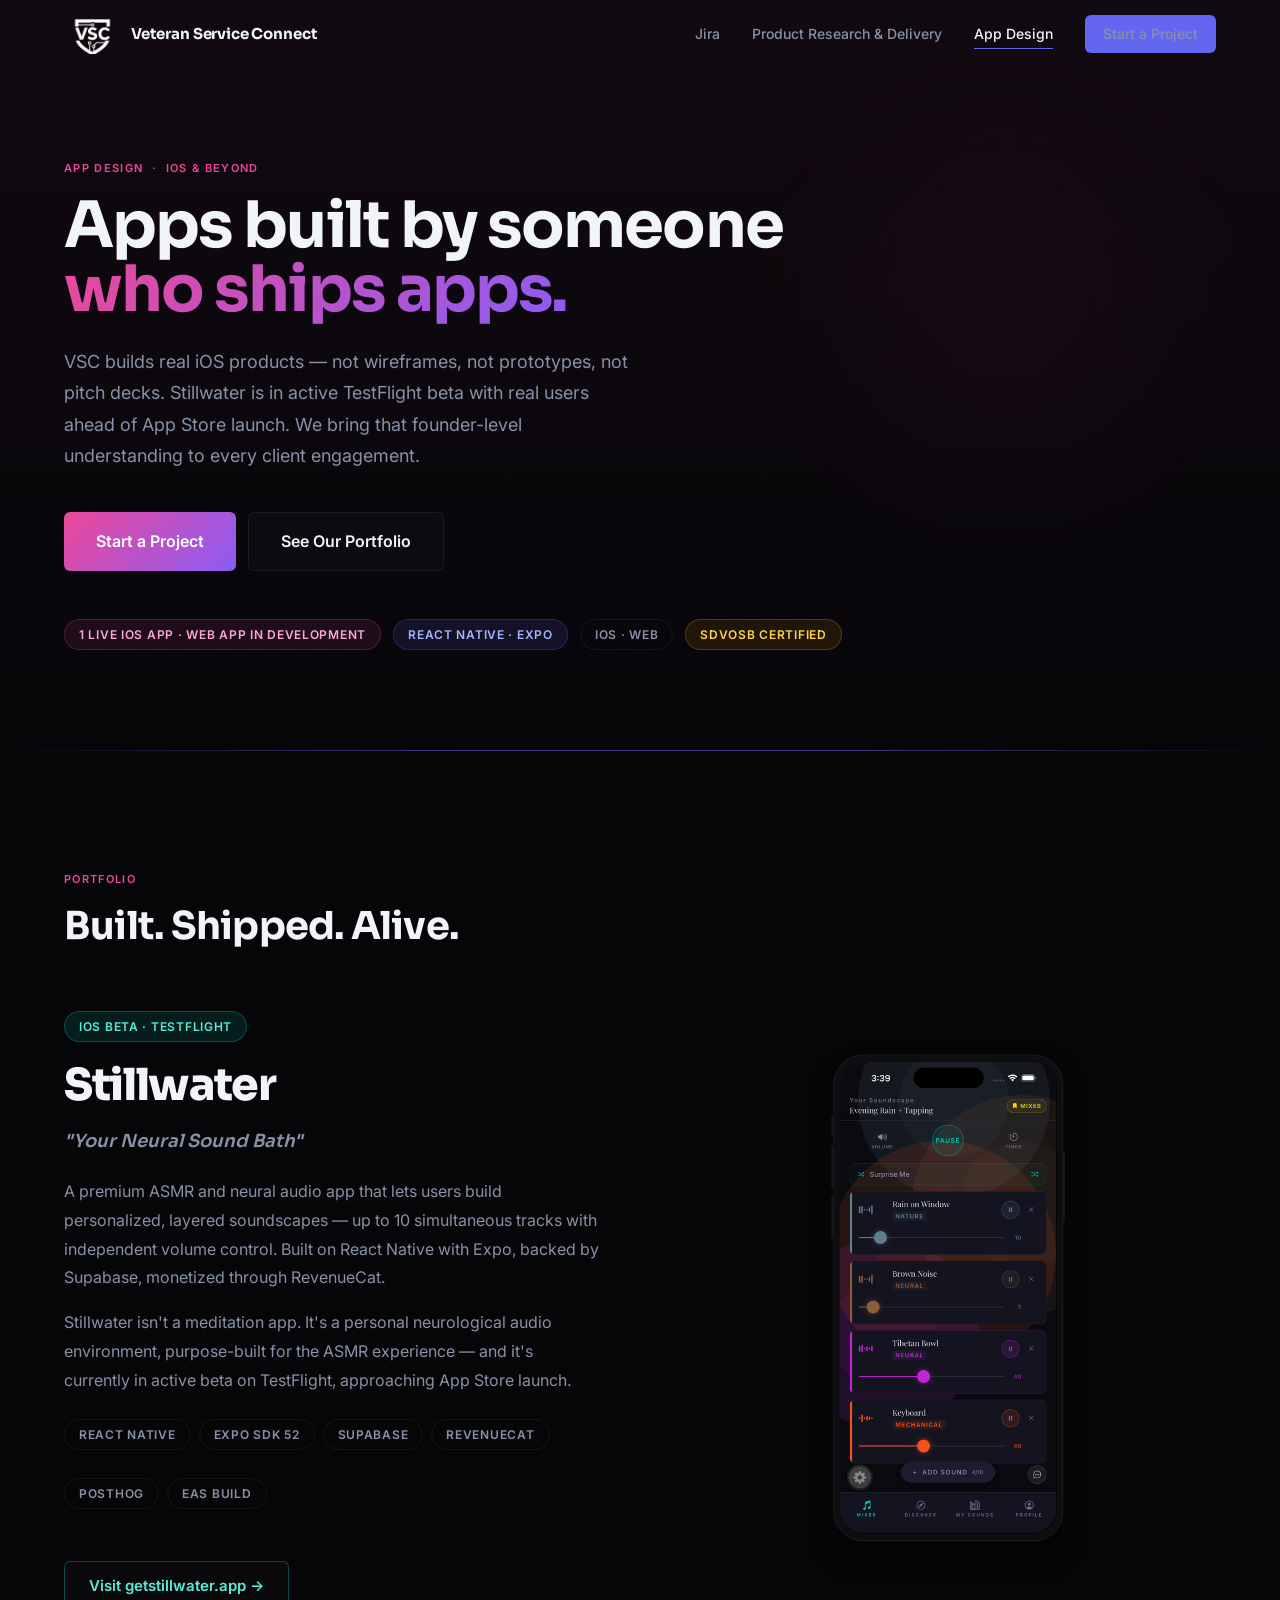
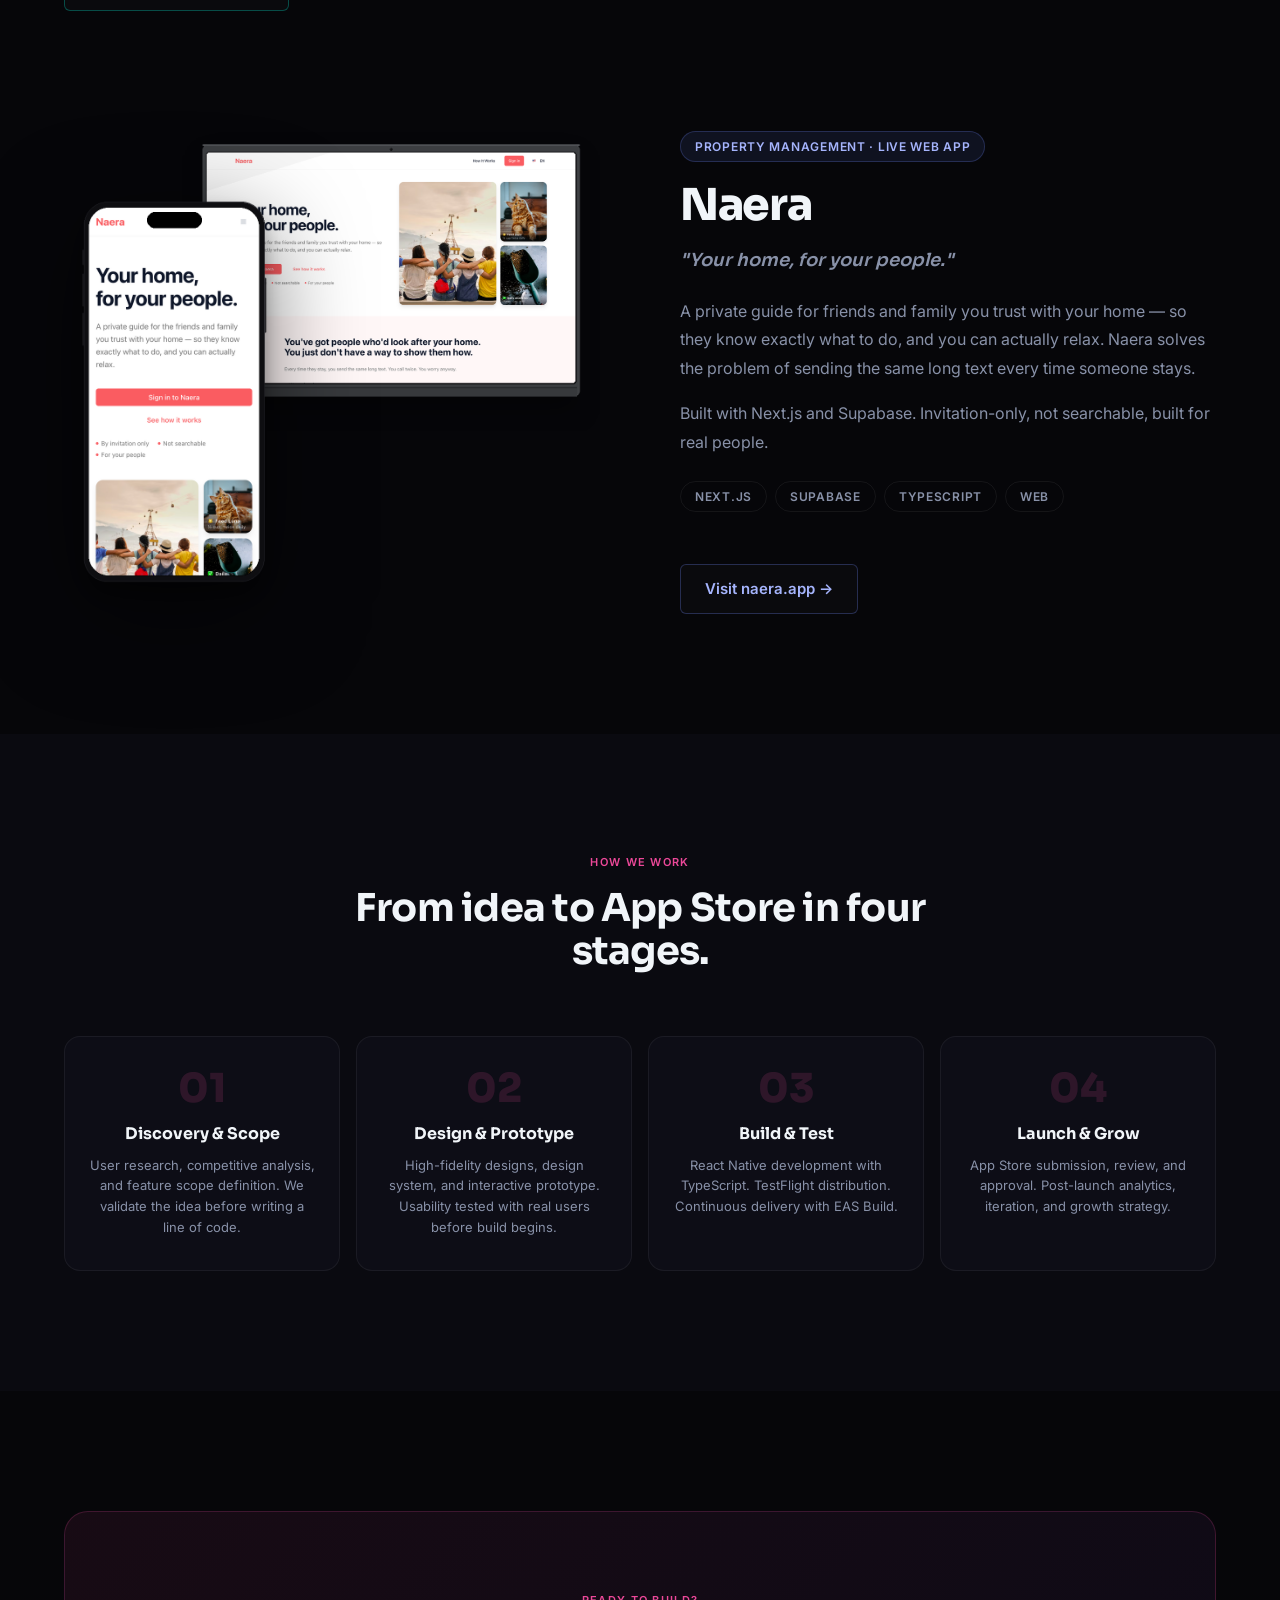
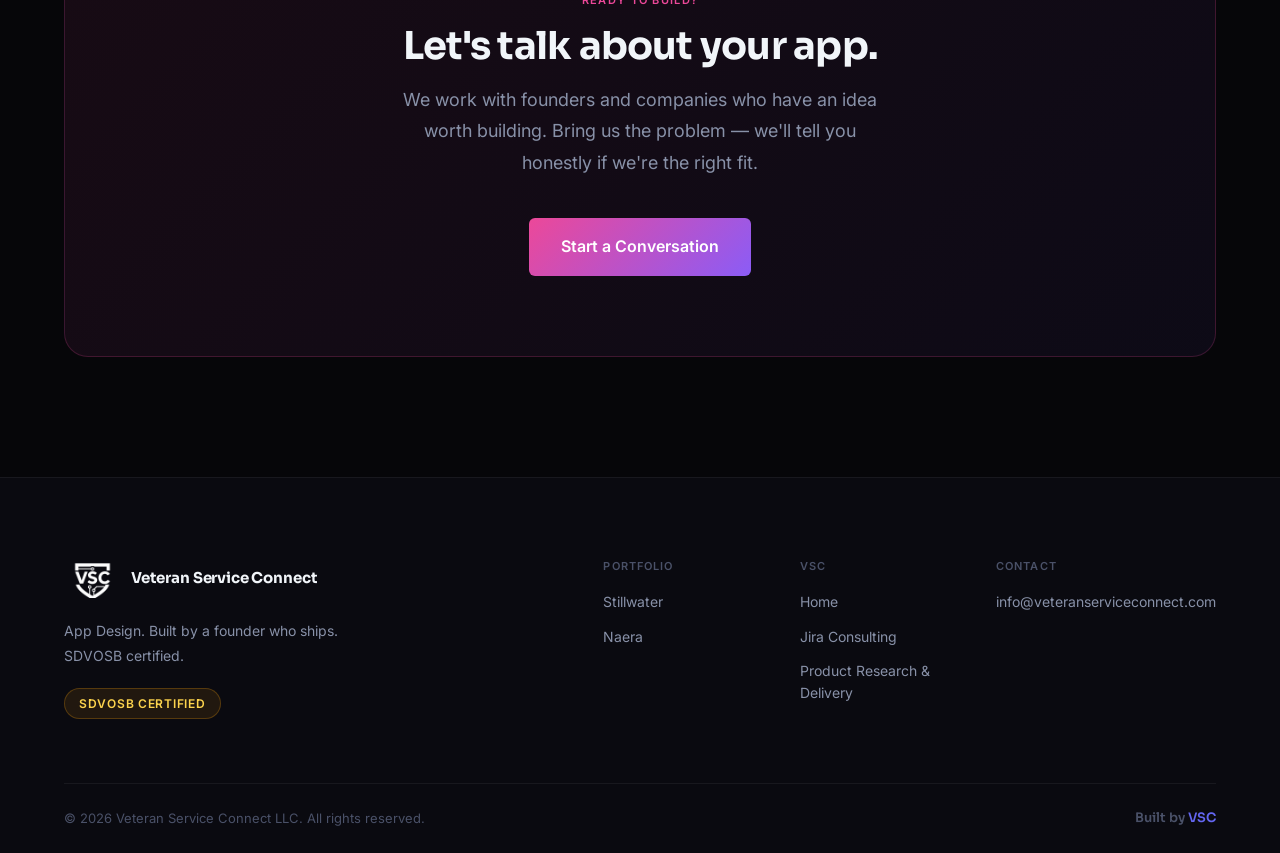
==== apps.html @ e905a801 "feat(nav): restructure service architecture — 3-track nav + Capacity Dashboard waitlist Nav: Jira | " ====
<!DOCTYPE html>
<html lang="en" data-page="apps">
<head>
  <meta charset="UTF-8" />
  <meta name="viewport" content="width=device-width, initial-scale=1.0" />
  <meta name="description" content="VSC App Design — Stillwater ASMR, Naera property management. From concept to App Store, built by a founder who's done it." />
  <title>App Design — Veteran Service Connect</title>
  <link rel="icon" type="image/svg+xml" href="/assets/favicon.svg" />
  <link rel="preconnect" href="https://fonts.googleapis.com" />
  <link rel="preconnect" href="https://fonts.gstatic.com" crossorigin />
  <link href="https://fonts.googleapis.com/css2?family=Inter:wght@400;500;600;700&family=Sora:wght@400;600;700;800&display=swap" rel="stylesheet" />
  <link rel="stylesheet" href="/css/styles.css" />
  <style>
    .page-hero { background: linear-gradient(180deg, rgba(236,72,153,0.05) 0%, transparent 100%); }

    /* App showcase */
    .app-showcase {
      display: grid;
      grid-template-columns: 1fr 1fr;
      gap: 80px;
      align-items: center;
    }
    .app-showcase.reverse { direction: rtl; }
    .app-showcase.reverse > * { direction: ltr; }

    .app-info .badge { margin-bottom: 20px; }
    .app-info h2 {
      font-family: var(--font-display);
      font-size: clamp(30px, 3.5vw, 44px);
      font-weight: 800;
      letter-spacing: -0.03em;
      margin-bottom: 16px;
      line-height: 1.05;
    }
    .app-info .tagline {
      font-family: var(--font-display);
      font-size: 18px;
      font-weight: 600;
      color: var(--text-2);
      font-style: italic;
      margin-bottom: 20px;
    }
    .app-info p { color: var(--text-2); line-height: 1.8; margin-bottom: 16px; }
    .app-info .app-meta {
      display: flex;
      flex-wrap: wrap;
      gap: 8px;
      margin-top: 24px;
    }

    /* Phone mockup — real PNG frames */
    .phone-mockup {
      display: flex;
      justify-content: center;
      align-items: center;
    }
    .phone-mockup img {
      width: 280px;
      height: auto;
      display: block;
    }

    /* Process */
    .process-cards {
      display: grid;
      grid-template-columns: repeat(4, 1fr);
      gap: 16px;
    }
    .process-card {
      background: var(--surface);
      border: 1px solid var(--border);
      border-radius: var(--r-lg);
      padding: 32px 24px;
      text-align: center;
      transition: border-color 0.2s, transform 0.2s;
    }
    .process-card:hover { border-color: rgba(236,72,153,0.3); transform: translateY(-2px); }
    .process-card-num {
      font-family: var(--font-display);
      font-size: 40px;
      font-weight: 800;
      color: rgba(236,72,153,0.15);
      margin-bottom: 12px;
      line-height: 1;
    }
    .process-card h3 { font-family: var(--font-display); font-size: 16px; font-weight: 700; margin-bottom: 8px; }
    .process-card p { font-size: 13px; color: var(--text-2); line-height: 1.6; }

    /* Naera device stack — iPhone in front, MacBook behind */
    .naera-device-stack {
      position: relative;
      min-height: 480px;
    }
    .naera-macbook-img {
      position: absolute;
      right: 0;
      top: 0;
      width: 78%;
      height: auto;
      display: block;
    }
    .naera-phone-img {
      position: absolute;
      left: 0;
      bottom: 0;
      z-index: 2;
      width: 220px;
      height: auto;
      display: block;
      filter: drop-shadow(0 24px 48px rgba(0,0,0,0.5));
    }

    @media (max-width: 900px) {
      .app-showcase { grid-template-columns: 1fr; gap: 48px; }
      .app-showcase.reverse { direction: ltr; }
      .phone-mockup { order: -1; }
      .naera-device-stack { min-height: 320px; }
      .naera-macbook-img { width: 80%; }
      .naera-phone-img { width: 150px; }
      .phone-mockup img { width: 220px; }
      .process-cards { grid-template-columns: 1fr 1fr; }
    }
    @media (max-width: 500px) {
      .process-cards { grid-template-columns: 1fr; }
    }
  </style>
</head>
<body>

  <header class="nav" id="nav">
    <div class="container nav-inner">
      <a href="/" class="nav-logo">
        <img src="/assets/vsc-mark.png" alt="VSC" style="height:40px;width:auto;" /><span class="nav-logo-text">Veteran Service Connect</span>
        
      </a>
      <button class="nav-toggle" id="nav-toggle" aria-label="Toggle navigation">
        <span></span><span></span><span></span>
      </button>
      <nav class="nav-links" id="nav-links">
        <a href="/jira">Jira</a>
        <a href="/delivery">Product Research &amp; Delivery</a>
        <a href="/apps" class="active">App Design</a>
        
        <a href="#contact" class="btn btn-primary btn-sm">Start a Project</a>
      </nav>
    </div>
  </header>

  <main>

    <section class="page-hero">
      <div class="orb orb-3" style="opacity:0.6;bottom:auto;top:20%;left:auto;right:10%"></div>
      <div class="hero-dots" style="opacity:0.4"></div>
      <div class="container">
        <p class="eyebrow reveal" style="color:#EC4899">App Design &nbsp;·&nbsp; iOS &amp; Beyond</p>
        <h1 class="display-l reveal reveal-delay-1" style="max-width:800px;margin-top:16px;margin-bottom:24px;">
          Apps built by someone<br />
          <span style="background:linear-gradient(135deg,#EC4899,#8B5CF6);-webkit-background-clip:text;-webkit-text-fill-color:transparent;background-clip:text;">who ships apps.</span>
        </h1>
        <p class="body-l reveal reveal-delay-2" style="color:var(--text-2);max-width:580px;margin-bottom:40px;">
          VSC builds real iOS products — not wireframes, not prototypes, not pitch decks. Stillwater is in active TestFlight beta with real users ahead of App Store launch. We bring that founder-level understanding to every client engagement.
        </p>
        <div style="display:flex;gap:12px;flex-wrap:wrap;" class="reveal reveal-delay-3">
          <a href="#contact" class="btn btn-gradient btn-lg" style="background:linear-gradient(135deg,#EC4899,#8B5CF6)">Start a Project</a>
          <a href="#portfolio" class="btn btn-ghost btn-lg">See Our Portfolio</a>
        </div>
        <div style="margin-top:48px;display:flex;gap:12px;flex-wrap:wrap;" class="reveal reveal-delay-4">
          <span class="badge" style="background:rgba(236,72,153,0.1);border:1px solid rgba(236,72,153,0.25);color:#F9A8D4;">1 Live iOS App · Web App in Development</span>
          <span class="badge badge-indigo">React Native · Expo</span>
          <span class="badge badge-outline">iOS · Web</span>
          <span class="badge badge-gold">SDVOSB Certified</span>
        </div>
      </div>
    </section>

    <div class="glow-line"></div>

    <!-- PORTFOLIO -->
    <section class="section" id="portfolio">
      <div class="container">
        <div class="section-header reveal">
          <p class="eyebrow" style="color:#EC4899">Portfolio</p>
          <h2 class="headline">Built. Shipped. Alive.</h2>
        </div>

        <!-- STILLWATER -->
        <div class="app-showcase" style="margin-bottom:120px;">
          <div class="app-info reveal">
            <span class="badge" style="background:rgba(0,229,204,0.1);border:1px solid rgba(0,229,204,0.25);color:#5EEAD4;margin-bottom:20px;display:inline-flex;">iOS Beta · TestFlight</span>
            <h2>Stillwater</h2>
            <p class="tagline">"Your Neural Sound Bath"</p>
            <p>A premium ASMR and neural audio app that lets users build personalized, layered soundscapes — up to 10 simultaneous tracks with independent volume control. Built on React Native with Expo, backed by Supabase, monetized through RevenueCat.</p>
            <p>Stillwater isn't a meditation app. It's a personal neurological audio environment, purpose-built for the ASMR experience — and it's currently in active beta on TestFlight, approaching App Store launch.</p>
            <div class="app-meta">
              <span class="badge badge-outline">React Native</span>
              <span class="badge badge-outline">Expo SDK 52</span>
              <span class="badge badge-outline">Supabase</span>
              <span class="badge badge-outline">RevenueCat</span>
              <span class="badge badge-outline">PostHog</span>
              <span class="badge badge-outline">EAS Build</span>
            </div>
            <div style="margin-top:32px;">
              <a href="https://getstillwater.app" target="_blank" rel="noopener" class="btn btn-ghost" style="border-color:rgba(0,229,204,0.3);color:#5EEAD4;">Visit getstillwater.app →</a>
            </div>
          </div>
          <div class="phone-mockup reveal reveal-delay-2">
            <img src="/assets/stillwater-iphone.png" alt="Stillwater mixer on iPhone 15 Pro" />
          </div>
        </div>

        <!-- NAERA -->
        <div class="app-showcase reverse">
          <div class="app-info reveal">
            <span class="badge" style="background:rgba(102,126,234,0.1);border:1px solid rgba(102,126,234,0.25);color:#A5B4FC;margin-bottom:20px;display:inline-flex;">Property Management · Live Web App</span>
            <h2>Naera</h2>
            <p class="tagline">"Your home, for your people."</p>
            <p>A private guide for friends and family you trust with your home — so they know exactly what to do, and you can actually relax. Naera solves the problem of sending the same long text every time someone stays.</p>
            <p>Built with Next.js and Supabase. Invitation-only, not searchable, built for real people.</p>
            <div class="app-meta">
              <span class="badge badge-outline">Next.js</span>
              <span class="badge badge-outline">Supabase</span>
              <span class="badge badge-outline">TypeScript</span>
              <span class="badge badge-outline">Web</span>
            </div>
            <div style="margin-top:32px;">
              <a href="https://naera.app" target="_blank" rel="noopener" class="btn btn-ghost" style="border-color:rgba(102,126,234,0.3);color:#A5B4FC;">Visit naera.app →</a>
            </div>
          </div>
          <div class="naera-device-stack reveal reveal-delay-2">
            <!-- MacBook display (behind, top-right) -->
            <a href="https://naera.app" target="_blank" rel="noopener">
              <img src="/assets/naera-macbook.png" alt="Naera on MacBook" class="naera-macbook-img" />
            </a>
            <!-- iPhone (in front, bottom-left) -->
            <img src="/assets/naera-iphone.png" alt="Naera on iPhone 15 Pro" class="naera-phone-img" />
          </div>
        </div>
      </div>
    </section>

    <!-- PROCESS -->
    <section class="section section-dark">
      <div class="container">
        <div class="section-header centered reveal">
          <p class="eyebrow" style="color:#EC4899">How We Work</p>
          <h2 class="headline">From idea to App Store in four stages.</h2>
        </div>
        <div class="process-cards reveal reveal-delay-1">
          <div class="process-card">
            <div class="process-card-num">01</div>
            <h3>Discovery &amp; Scope</h3>
            <p>User research, competitive analysis, and feature scope definition. We validate the idea before writing a line of code.</p>
          </div>
          <div class="process-card">
            <div class="process-card-num">02</div>
            <h3>Design &amp; Prototype</h3>
            <p>High-fidelity designs, design system, and interactive prototype. Usability tested with real users before build begins.</p>
          </div>
          <div class="process-card">
            <div class="process-card-num">03</div>
            <h3>Build &amp; Test</h3>
            <p>React Native development with TypeScript. TestFlight distribution. Continuous delivery with EAS Build.</p>
          </div>
          <div class="process-card">
            <div class="process-card-num">04</div>
            <h3>Launch &amp; Grow</h3>
            <p>App Store submission, review, and approval. Post-launch analytics, iteration, and growth strategy.</p>
          </div>
        </div>
      </div>
    </section>

    <!-- CTA -->
    <section class="section" id="contact">
      <div class="container">
        <div style="background:linear-gradient(135deg,rgba(236,72,153,0.08),rgba(139,92,246,0.06));border:1px solid rgba(236,72,153,0.2);border-radius:var(--r-xl);padding:80px;text-align:center;" class="reveal">
          <p class="eyebrow" style="color:#EC4899;margin-bottom:16px;">Ready to Build?</p>
          <h2 class="headline" style="margin-bottom:16px;">Let's talk about your app.</h2>
          <p class="body-l" style="color:var(--text-2);max-width:480px;margin:0 auto 40px;">We work with founders and companies who have an idea worth building. Bring us the problem — we'll tell you honestly if we're the right fit.</p>
          <a href="mailto:info@veteranserviceconnect.com?subject=Mobile App Project" class="btn btn-gradient btn-lg" style="background:linear-gradient(135deg,#EC4899,#8B5CF6)">Start a Conversation</a>
        </div>
      </div>
    </section>

  </main>

  <footer class="footer">
    <div class="container">
      <div class="footer-inner">
        <div class="footer-brand">
          <a href="/" class="nav-logo"><img src="/assets/vsc-mark.png" alt="VSC" style="height:40px;width:auto;" /><span class="nav-logo-text">Veteran Service Connect</span></a>
          <p>App Design. Built by a founder who ships. SDVOSB certified.</p>
          <span class="badge badge-gold">SDVOSB Certified</span>
        </div>
        <div class="footer-links-grid">
          <div class="footer-col">
            <h4>Portfolio</h4>
            <a href="#portfolio">Stillwater</a>
            <a href="#portfolio">Naera</a>
          </div>
          <div class="footer-col">
            <h4>VSC</h4>
            <a href="/">Home</a>
            <a href="/jira">Jira Consulting</a>
            <a href="/delivery">Product Research &amp; Delivery</a>
            
          </div>
          <div class="footer-col">
            <h4>Contact</h4>
            <a href="mailto:info@veteranserviceconnect.com">info@veteranserviceconnect.com</a>
          </div>
        </div>
      </div>
      <div class="footer-bottom">
        <p>© 2026 Veteran Service Connect LLC. All rights reserved.</p>
        <div class="footer-built">Built by <span>VSC</span></div>
      </div>
    </div>
  </footer>

  <script src="/js/main.js"></script>
</body>
</html>
---- css/styles.css ----
/* ================================================================
   Veteran Service Connect — Design System 2026
   Principal: Ive / Chesky / Schultz / Vogels / Karpathy
   ================================================================ */

@import url('https://fonts.googleapis.com/css2?family=Inter:wght@300;400;500;600;700&family=Sora:wght@400;600;700;800&display=swap');

/* ----------------------------------------------------------------
   DESIGN TOKENS
   ---------------------------------------------------------------- */
:root {
  --bg:         #060609;
  --bg-2:       #0A0A10;
  --surface:    #0D0D16;
  --surface-2:  #13131F;
  --surface-3:  #18182A;

  --border:       rgba(255,255,255,0.06);
  --border-hover: rgba(99,102,241,0.35);
  --border-glow:  rgba(99,102,241,0.6);

  --a1: #6366F1;  /* indigo */
  --a2: #8B5CF6;  /* violet */
  --a3: #EC4899;  /* pink */
  --gold: #F59E0B;
  --green: #10B981;

  --text:   #F1F5F9;
  --text-2: #8891A8;
  --text-3: #4A5168;

  --grad-brand: linear-gradient(135deg, var(--a1) 0%, var(--a2) 50%, var(--a3) 100%);
  --grad-subtle: linear-gradient(135deg, rgba(99,102,241,0.15), rgba(139,92,246,0.08));

  --font-display: 'Sora', system-ui, sans-serif;
  --font-body:    'Inter', system-ui, sans-serif;

  --ease-spring: cubic-bezier(0.16, 1, 0.3, 1);
  --ease-out:    cubic-bezier(0.0, 0.0, 0.2, 1);

  --r-sm:  6px;
  --r-md:  12px;
  --r-lg:  16px;
  --r-xl:  24px;
  --r-full: 100px;

  --space: 8px;
}

/* ----------------------------------------------------------------
   RESET
   ---------------------------------------------------------------- */
*, *::before, *::after { box-sizing: border-box; margin: 0; padding: 0; }
html {
  scroll-behavior: smooth;
  -webkit-font-smoothing: antialiased;
  -moz-osx-font-smoothing: grayscale;
  text-rendering: optimizeLegibility;
}
body {
  font-family: var(--font-body);
  background: var(--bg);
  color: var(--text);
  font-size: 16px;
  line-height: 1.6;
  overflow-x: hidden;
}
img, svg { display: block; max-width: 100%; }
a { color: inherit; text-decoration: none; }
button { font-family: inherit; cursor: pointer; border: none; background: none; }
input, textarea, select { font-family: inherit; }
::selection { background: rgba(99,102,241,0.3); color: var(--text); }

/* ----------------------------------------------------------------
   LAYOUT
   ---------------------------------------------------------------- */
.container {
  width: 100%;
  max-width: 1200px;
  margin: 0 auto;
  padding: 0 calc(var(--space) * 3);
}
.container--wide { max-width: 1400px; }
.container--narrow { max-width: 800px; }

/* ----------------------------------------------------------------
   TYPOGRAPHY
   ---------------------------------------------------------------- */
.display-xl {
  font-family: var(--font-display);
  font-size: clamp(56px, 8vw, 96px);
  font-weight: 800;
  line-height: 0.95;
  letter-spacing: -0.04em;
}
.display-l {
  font-family: var(--font-display);
  font-size: clamp(40px, 5vw, 64px);
  font-weight: 700;
  line-height: 1.0;
  letter-spacing: -0.03em;
}
.headline {
  font-family: var(--font-display);
  font-size: clamp(28px, 3vw, 40px);
  font-weight: 700;
  line-height: 1.1;
  letter-spacing: -0.02em;
}
.headline-sm {
  font-family: var(--font-display);
  font-size: clamp(20px, 2.5vw, 28px);
  font-weight: 600;
  line-height: 1.2;
  letter-spacing: -0.015em;
}
.eyebrow {
  font-size: 11px;
  font-weight: 600;
  letter-spacing: 0.12em;
  text-transform: uppercase;
  color: var(--a1);
}
.body-l { font-size: 18px; line-height: 1.75; }
.body { font-size: 16px; line-height: 1.7; }
.body-sm { font-size: 14px; line-height: 1.65; }
.caption { font-size: 12px; line-height: 1.5; }

/* ----------------------------------------------------------------
   GRADIENT TEXT
   ---------------------------------------------------------------- */
.grad-text {
  background: var(--grad-brand);
  -webkit-background-clip: text;
  -webkit-text-fill-color: transparent;
  background-clip: text;
}
.grad-text-blue {
  background: linear-gradient(135deg, #6366F1, #A5B4FC);
  -webkit-background-clip: text;
  -webkit-text-fill-color: transparent;
  background-clip: text;
}

/* ----------------------------------------------------------------
   BUTTONS
   ---------------------------------------------------------------- */
.btn {
  display: inline-flex;
  align-items: center;
  justify-content: center;
  gap: calc(var(--space) * 1);
  font-weight: 600;
  border-radius: var(--r-sm);
  transition: all 0.2s var(--ease-out);
  white-space: nowrap;
  position: relative;
  overflow: hidden;
}
.btn::after {
  content: '';
  position: absolute;
  inset: 0;
  opacity: 0;
  transition: opacity 0.2s;
}
.btn:hover::after { opacity: 1; }

.btn-primary {
  padding: 12px 24px;
  font-size: 15px;
  background: var(--a1);
  color: #fff;
}
.btn-primary::after { background: rgba(255,255,255,0.1); }
.btn-primary:hover { transform: translateY(-1px); box-shadow: 0 8px 32px rgba(99,102,241,0.35); }

.btn-gradient {
  padding: 13px 28px;
  font-size: 15px;
  background: var(--grad-brand);
  color: #fff;
  border: none;
}
.btn-gradient:hover { transform: translateY(-2px); box-shadow: 0 12px 40px rgba(99,102,241,0.4); }

.btn-ghost {
  padding: 12px 24px;
  font-size: 15px;
  color: var(--text);
  border: 1px solid var(--border);
  background: rgba(255,255,255,0.02);
}
.btn-ghost:hover { border-color: var(--border-hover); background: rgba(99,102,241,0.08); }

.btn-sm { padding: 8px 18px; font-size: 14px; }
.btn-lg { padding: 16px 32px; font-size: 16px; }
.btn-full { width: 100%; }

/* Arrow icon in button */
.btn-arrow::after {
  content: '→';
  font-family: var(--font-body);
  margin-left: 4px;
  transition: transform 0.2s;
}
.btn-arrow:hover::after { transform: translateX(4px); }

/* ----------------------------------------------------------------
   BADGES
   ---------------------------------------------------------------- */
.badge {
  display: inline-flex;
  align-items: center;
  gap: 6px;
  font-size: 12px;
  font-weight: 600;
  letter-spacing: 0.06em;
  text-transform: uppercase;
  padding: 5px 14px;
  border-radius: var(--r-full);
}
.badge-indigo {
  background: rgba(99,102,241,0.12);
  border: 1px solid rgba(99,102,241,0.25);
  color: #A5B4FC;
}
.badge-gold {
  background: rgba(245,158,11,0.1);
  border: 1px solid rgba(245,158,11,0.25);
  color: #FCD34D;
}
.badge-green {
  background: rgba(16,185,129,0.1);
  border: 1px solid rgba(16,185,129,0.25);
  color: #6EE7B7;
}
.badge-outline {
  background: transparent;
  border: 1px solid var(--border);
  color: var(--text-2);
}

/* ----------------------------------------------------------------
   NAV
   ---------------------------------------------------------------- */
.nav {
  position: fixed;
  top: 0; left: 0; right: 0;
  z-index: 100;
  padding: 0;
  transition: background 0.3s, border-color 0.3s, backdrop-filter 0.3s;
}
.nav.scrolled {
  background: rgba(6,6,9,0.85);
  border-bottom: 1px solid var(--border);
  backdrop-filter: blur(20px);
  -webkit-backdrop-filter: blur(20px);
}
.nav-inner {
  display: flex;
  align-items: center;
  justify-content: space-between;
  height: 68px;
}
.nav-logo {
  display: flex;
  align-items: center;
  gap: 10px;
  text-decoration: none;
}
.nav-logo-mark {
  width: 32px;
  height: 32px;
  background: var(--grad-brand);
  border-radius: 8px;
  display: flex;
  align-items: center;
  justify-content: center;
  font-family: var(--font-display);
  font-weight: 800;
  font-size: 14px;
  color: #fff;
  letter-spacing: -0.02em;
}
.nav-logo-text {
  font-family: var(--font-display);
  font-weight: 700;
  font-size: 15px;
  color: var(--text);
  letter-spacing: -0.01em;
}
.nav-links {
  display: flex;
  align-items: center;
  gap: 32px;
}
.nav-links a {
  font-size: 14px;
  font-weight: 500;
  color: var(--text-2);
  transition: color 0.2s;
  position: relative;
}
.nav-links a:hover { color: var(--text); }
.nav-links a.active { color: var(--text); }
.nav-links a.active::after {
  content: '';
  position: absolute;
  bottom: -4px;
  left: 0; right: 0;
  height: 1px;
  background: var(--a1);
}
.nav-toggle {
  display: none;
  flex-direction: column;
  gap: 5px;
  padding: 8px;
  border-radius: var(--r-sm);
  transition: background 0.2s;
}
.nav-toggle:hover { background: var(--surface); }
.nav-toggle span {
  display: block;
  width: 22px;
  height: 2px;
  background: var(--text);
  border-radius: 2px;
  transition: all 0.25s;
}

/* ----------------------------------------------------------------
   SECTIONS
   ---------------------------------------------------------------- */
.section { padding: 120px 0; }
.section-sm { padding: 80px 0; }
.section-dark { background: var(--bg-2); }
.section-surface { background: var(--surface); }

.section-header {
  margin-bottom: calc(var(--space) * 8);
}
.section-header.centered {
  text-align: center;
  max-width: 640px;
  margin-left: auto;
  margin-right: auto;
  margin-bottom: calc(var(--space) * 8);
}
.section-header .eyebrow { margin-bottom: calc(var(--space) * 2); }
.section-header .headline { margin-bottom: calc(var(--space) * 2); }
.section-header .body-l { color: var(--text-2); max-width: 540px; }
.section-header.centered .body-l { margin: 0 auto; }

/* ----------------------------------------------------------------
   CARDS
   ---------------------------------------------------------------- */
.card {
  background: var(--surface);
  border: 1px solid var(--border);
  border-radius: var(--r-lg);
  padding: calc(var(--space) * 4);
  transition: border-color 0.25s, transform 0.25s var(--ease-spring), box-shadow 0.25s;
}
.card:hover {
  border-color: var(--border-hover);
  transform: translateY(-3px);
  box-shadow: 0 16px 48px rgba(0,0,0,0.4), 0 0 0 1px rgba(99,102,241,0.1);
}
.card-glass {
  background: rgba(255,255,255,0.025);
  backdrop-filter: blur(20px);
  -webkit-backdrop-filter: blur(20px);
  border: 1px solid var(--border);
  border-radius: var(--r-lg);
}
.card-gradient-border {
  background: linear-gradient(var(--surface), var(--surface)) padding-box,
              var(--grad-brand) border-box;
  border: 1px solid transparent;
  border-radius: var(--r-lg);
}

/* ----------------------------------------------------------------
   ICON BOXES
   ---------------------------------------------------------------- */
.icon-box {
  width: 48px;
  height: 48px;
  border-radius: var(--r-md);
  display: flex;
  align-items: center;
  justify-content: center;
  color: var(--a1);
  background: rgba(99,102,241,0.1);
  border: 1px solid rgba(99,102,241,0.2);
  flex-shrink: 0;
}
.icon-box svg { width: 22px; height: 22px; }

/* ----------------------------------------------------------------
   HERO BASE
   ---------------------------------------------------------------- */
.hero {
  position: relative;
  min-height: 100svh;
  display: flex;
  align-items: center;
  padding: 120px 0 80px;
  overflow: hidden;
}

/* Dot grid background */
.hero-dots {
  position: absolute;
  inset: 0;
  background-image: radial-gradient(circle, rgba(99,102,241,0.18) 1px, transparent 1px);
  background-size: 32px 32px;
  pointer-events: none;
  mask-image: radial-gradient(ellipse 80% 80% at 50% 50%, black 30%, transparent 100%);
  -webkit-mask-image: radial-gradient(ellipse 80% 80% at 50% 50%, black 30%, transparent 100%);
}

/* Ambient glow orbs */
.orb {
  position: absolute;
  border-radius: 50%;
  filter: blur(80px);
  pointer-events: none;
  animation: orb-drift 10s ease-in-out infinite alternate;
}
.orb-1 {
  width: 600px;
  height: 400px;
  background: rgba(99,102,241,0.18);
  top: -10%;
  left: 20%;
}
.orb-2 {
  width: 400px;
  height: 400px;
  background: rgba(139,92,246,0.12);
  top: 20%;
  right: 5%;
  animation-delay: -5s;
}
.orb-3 {
  width: 300px;
  height: 300px;
  background: rgba(236,72,153,0.08);
  bottom: 10%;
  left: 10%;
  animation-delay: -3s;
}

@keyframes orb-drift {
  from { transform: translate(0, 0) scale(1); }
  to   { transform: translate(30px, -20px) scale(1.05); }
}

/* ----------------------------------------------------------------
   SCROLL REVEAL
   ---------------------------------------------------------------- */
.reveal {
  opacity: 0;
  transform: translateY(24px);
  transition: opacity 0.7s var(--ease-spring), transform 0.7s var(--ease-spring);
}
.reveal.revealed {
  opacity: 1;
  transform: translateY(0);
}
.reveal-delay-1 { transition-delay: 0.1s; }
.reveal-delay-2 { transition-delay: 0.2s; }
.reveal-delay-3 { transition-delay: 0.3s; }
.reveal-delay-4 { transition-delay: 0.4s; }
.reveal-delay-5 { transition-delay: 0.5s; }

/* ----------------------------------------------------------------
   DIVIDERS
   ---------------------------------------------------------------- */
.divider {
  width: 100%;
  height: 1px;
  background: linear-gradient(90deg, transparent, var(--border), transparent);
}
.glow-line {
  height: 1px;
  background: linear-gradient(90deg, transparent, rgba(99,102,241,0.5), rgba(139,92,246,0.5), transparent);
}

/* ----------------------------------------------------------------
   STATS ROW
   ---------------------------------------------------------------- */
.stats-row {
  display: flex;
  align-items: center;
  gap: 48px;
  flex-wrap: wrap;
}
.stat-item { text-align: left; }
.stat-num {
  font-family: var(--font-display);
  font-size: 40px;
  font-weight: 800;
  letter-spacing: -0.03em;
  color: var(--text);
  line-height: 1;
}
.stat-label {
  font-size: 13px;
  color: var(--text-3);
  margin-top: 4px;
  font-weight: 500;
}
.stat-divider {
  width: 1px;
  height: 48px;
  background: var(--border);
}

/* ----------------------------------------------------------------
   BENTO GRID
   ---------------------------------------------------------------- */
.bento {
  display: grid;
  grid-template-columns: repeat(12, 1fr);
  grid-auto-rows: min-content;
  gap: 16px;
}

/* ----------------------------------------------------------------
   PROCESS STEPS
   ---------------------------------------------------------------- */
.process-grid {
  display: grid;
  grid-template-columns: repeat(auto-fit, minmax(200px, 1fr));
  gap: 0;
  position: relative;
}
.process-grid::before {
  content: '';
  position: absolute;
  top: 32px;
  left: calc(50% / 5);
  right: calc(50% / 5);
  height: 1px;
  background: linear-gradient(90deg, transparent, var(--border), var(--a1), var(--a2), var(--border), transparent);
}
.process-step {
  padding: 32px 24px;
  position: relative;
  text-align: center;
}
.process-num {
  width: 48px;
  height: 48px;
  border-radius: 50%;
  background: var(--surface-2);
  border: 1px solid var(--border);
  display: flex;
  align-items: center;
  justify-content: center;
  font-family: var(--font-display);
  font-weight: 700;
  font-size: 16px;
  color: var(--a1);
  margin: 0 auto calc(var(--space) * 3);
  position: relative;
  z-index: 1;
}
.process-step h3 {
  font-family: var(--font-display);
  font-size: 16px;
  font-weight: 600;
  margin-bottom: calc(var(--space) * 1.5);
}
.process-step p {
  font-size: 14px;
  color: var(--text-2);
  line-height: 1.65;
}

/* ----------------------------------------------------------------
   PARTNER BADGE (text-based, no broken images)
   ---------------------------------------------------------------- */
.partner-wordmark {
  display: inline-flex;
  align-items: center;
  gap: 8px;
  padding: 10px 20px;
  border: 1px solid var(--border);
  border-radius: var(--r-full);
  font-size: 14px;
  font-weight: 600;
  color: var(--text-2);
  transition: border-color 0.2s, color 0.2s;
}
.partner-wordmark:hover { border-color: var(--border-hover); color: var(--text); }
.partner-wordmark .dot {
  width: 6px;
  height: 6px;
  border-radius: 50%;
  background: var(--a1);
}

/* ----------------------------------------------------------------
   CONTACT FORM
   ---------------------------------------------------------------- */
.form {
  display: flex;
  flex-direction: column;
  gap: 16px;
}
.form-row { display: grid; grid-template-columns: 1fr 1fr; gap: 16px; }
.form-group { display: flex; flex-direction: column; gap: 6px; }
.form-group label { font-size: 13px; font-weight: 500; color: var(--text-2); }
.form-group input,
.form-group select,
.form-group textarea {
  background: var(--surface-2);
  border: 1px solid var(--border);
  border-radius: var(--r-sm);
  color: var(--text);
  font-size: 15px;
  padding: 12px 16px;
  transition: border-color 0.2s, box-shadow 0.2s;
  outline: none;
  resize: vertical;
}
.form-group input::placeholder,
.form-group textarea::placeholder { color: var(--text-3); }
.form-group input:focus,
.form-group select:focus,
.form-group textarea:focus {
  border-color: var(--a1);
  box-shadow: 0 0 0 3px rgba(99,102,241,0.1);
}
.form-group select {
  appearance: none;
  background-image: url("data:image/svg+xml,%3Csvg xmlns='http://www.w3.org/2000/svg' width='16' height='16' fill='none' viewBox='0 0 24 24'%3E%3Cpath d='M6 9l6 6 6-6' stroke='%234A5168' stroke-width='1.5' stroke-linecap='round' stroke-linejoin='round'/%3E%3C/svg%3E");
  background-repeat: no-repeat;
  background-position: right 14px center;
  cursor: pointer;
}
.form-note { font-size: 13px; color: var(--text-3); text-align: center; }

/* ----------------------------------------------------------------
   FOOTER
   ---------------------------------------------------------------- */
.footer {
  border-top: 1px solid var(--border);
  background: var(--bg-2);
  padding-top: 80px;
}
.footer-inner {
  display: grid;
  grid-template-columns: 1.5fr 2fr;
  gap: 80px;
  padding-bottom: 64px;
}
.footer-brand p {
  font-size: 14px;
  color: var(--text-2);
  line-height: 1.8;
  margin: 20px 0;
  max-width: 280px;
}
.footer-links-grid {
  display: grid;
  grid-template-columns: repeat(3, 1fr);
  gap: 40px;
}
.footer-col { display: flex; flex-direction: column; gap: 12px; }
.footer-col h4 {
  font-size: 11px;
  font-weight: 600;
  letter-spacing: 0.1em;
  text-transform: uppercase;
  color: var(--text-3);
  margin-bottom: 4px;
}
.footer-col a {
  font-size: 14px;
  color: var(--text-2);
  transition: color 0.2s;
}
.footer-col a:hover { color: var(--text); }
.footer-bottom {
  border-top: 1px solid var(--border);
  padding: 24px 0;
  display: flex;
  align-items: center;
  justify-content: space-between;
}
.footer-bottom p {
  font-size: 13px;
  color: var(--text-3);
}
.footer-built {
  font-size: 13px;
  color: var(--text-3);
  font-family: var(--font-display);
  font-weight: 600;
}
.footer-built span { color: var(--a1); }

/* ----------------------------------------------------------------
   PAGE-SPECIFIC — SUB-PAGE HERO
   ---------------------------------------------------------------- */
.page-hero {
  padding: 160px 0 100px;
  position: relative;
  overflow: hidden;
}
.page-hero .eyebrow { margin-bottom: 16px; }

/* Service tag colors */
[data-page="jira"] .page-accent { color: #6366F1; }
[data-page="businessconsulting"] .page-accent { color: #8B5CF6; }
[data-page="mobileappdesign"] .page-accent { color: #EC4899; }
[data-page="productivity"] .page-accent { color: #10B981; }

/* ----------------------------------------------------------------
   PRODUCT SHOWCASE
   ---------------------------------------------------------------- */
.product-frame {
  background: var(--surface-2);
  border: 1px solid var(--border);
  border-radius: 20px;
  overflow: hidden;
  position: relative;
}
.product-frame-bar {
  height: 44px;
  background: var(--surface-3);
  border-bottom: 1px solid var(--border);
  display: flex;
  align-items: center;
  padding: 0 16px;
  gap: 8px;
}
.product-frame-dot {
  width: 10px;
  height: 10px;
  border-radius: 50%;
}
.product-frame-dot:nth-child(1) { background: #FF5F57; }
.product-frame-dot:nth-child(2) { background: #FEBC2E; }
.product-frame-dot:nth-child(3) { background: #28C840; }
.product-frame-content {
  padding: 24px;
  min-height: 200px;
}

/* ----------------------------------------------------------------
   CHECKLIST
   ---------------------------------------------------------------- */
.checklist { list-style: none; display: flex; flex-direction: column; gap: 12px; }
.checklist li {
  display: flex;
  align-items: flex-start;
  gap: 12px;
  font-size: 15px;
  color: var(--text-2);
}
.checklist li::before {
  content: '';
  width: 18px;
  height: 18px;
  min-width: 18px;
  border-radius: 50%;
  background: rgba(99,102,241,0.15);
  border: 1px solid rgba(99,102,241,0.3);
  background-image: url("data:image/svg+xml,%3Csvg xmlns='http://www.w3.org/2000/svg' width='10' height='10' fill='none' viewBox='0 0 24 24'%3E%3Cpath d='M5 13l4 4L19 7' stroke='%236366F1' stroke-width='2.5' stroke-linecap='round' stroke-linejoin='round'/%3E%3C/svg%3E");
  background-repeat: no-repeat;
  background-position: center;
  margin-top: 2px;
}

/* ----------------------------------------------------------------
   RESPONSIVE
   ---------------------------------------------------------------- */
@media (max-width: 1024px) {
  .stats-row { gap: 32px; }
  .footer-inner { grid-template-columns: 1fr; gap: 48px; }
}

@media (max-width: 768px) {
  .section { padding: 80px 0; }
  .page-hero { padding: 120px 0 80px; }

  .nav-links {
    display: none;
    position: fixed;
    top: 68px; left: 0; right: 0;
    background: rgba(6,6,9,0.97);
    backdrop-filter: blur(20px);
    border-bottom: 1px solid var(--border);
    flex-direction: column;
    align-items: flex-start;
    padding: 24px;
    gap: 20px;
  }
  .nav-links.open { display: flex; }
  .nav-toggle { display: flex; }

  .stats-row { gap: 24px; }
  .stat-divider { display: none; }
  .form-row { grid-template-columns: 1fr; }
  .footer-links-grid { grid-template-columns: 1fr 1fr; }
  .process-grid::before { display: none; }
  .footer-bottom { flex-direction: column; gap: 12px; text-align: center; }
}

@media (max-width: 480px) {
  .hero-cta-group { flex-direction: column; }
  .footer-links-grid { grid-template-columns: 1fr; }
}
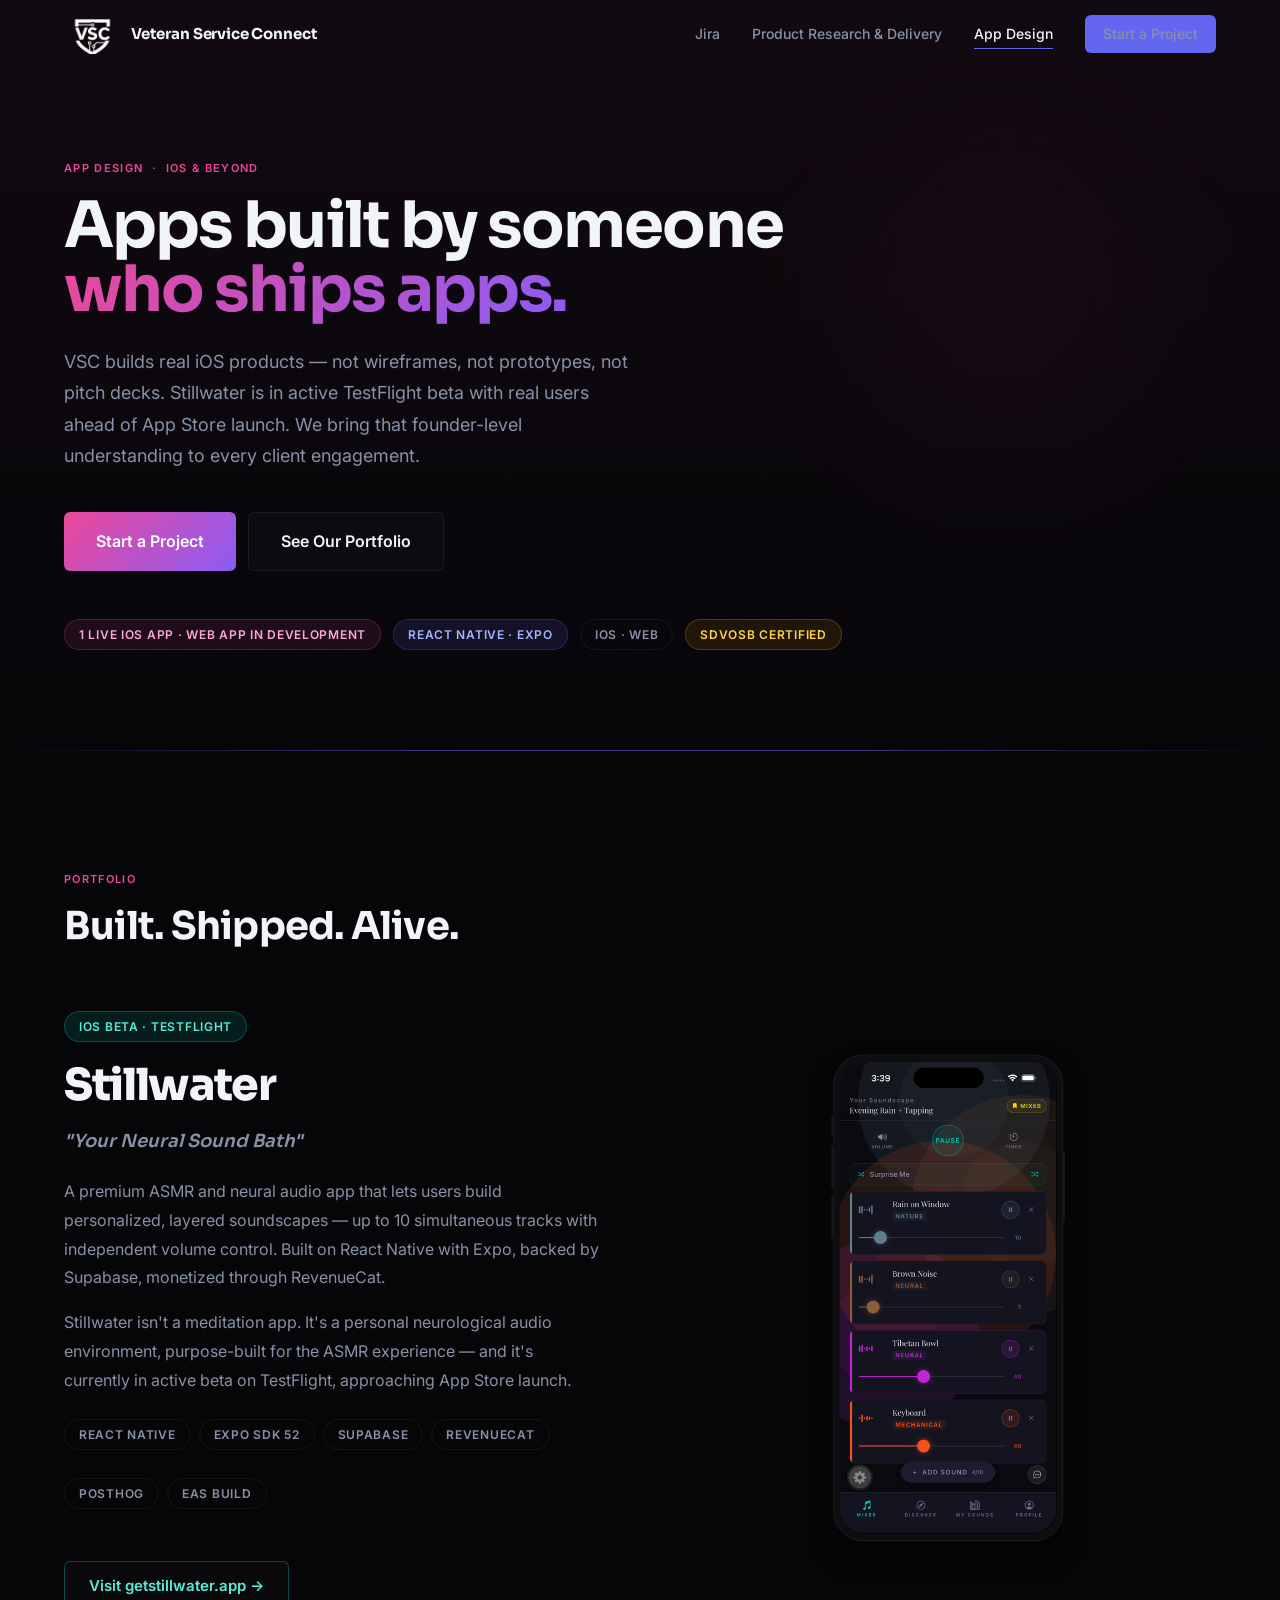
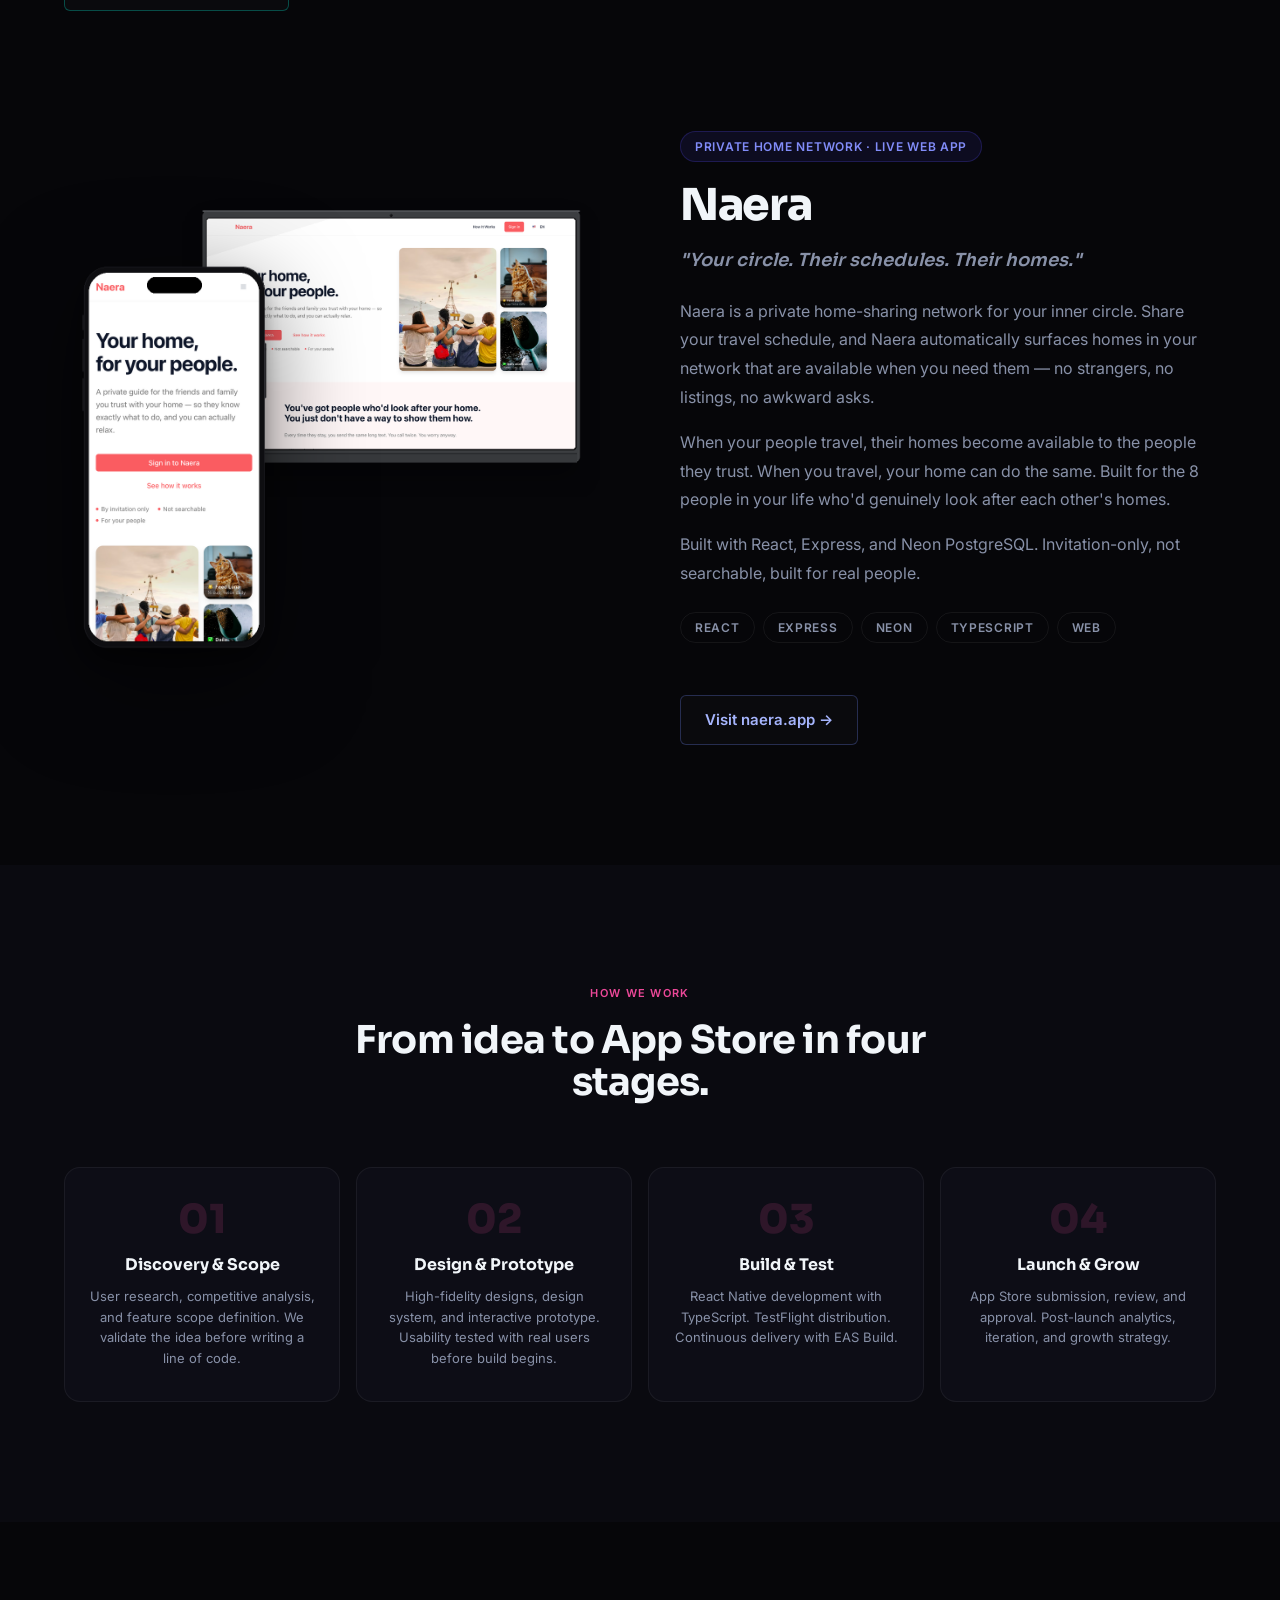
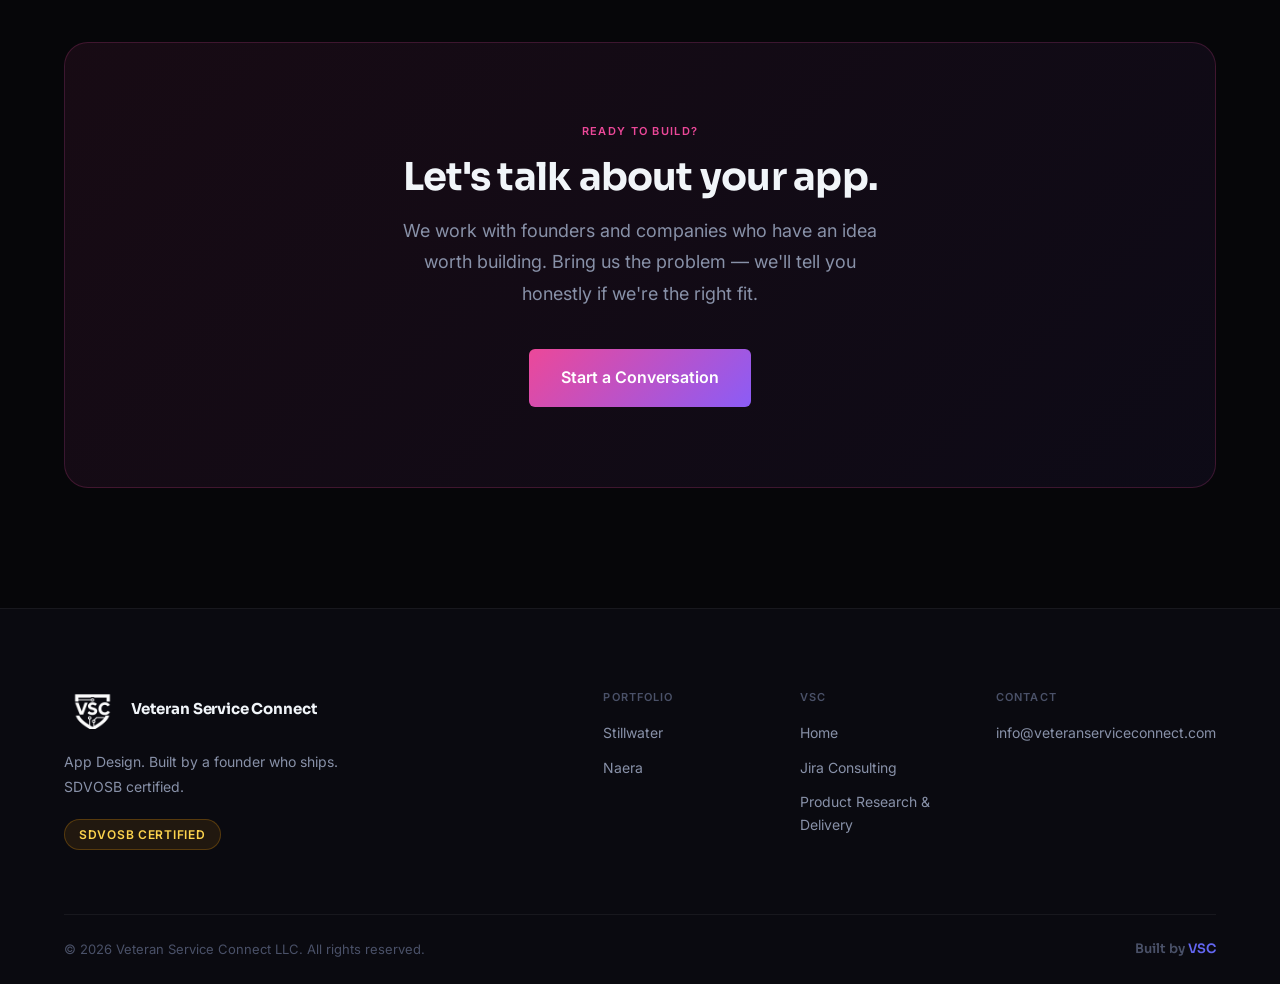
==== commit 107120d8: "fix(apps): update Naera description to private home network positioning + gitignore .env.local Co-Au" ====
--- a/apps.html
+++ b/apps.html
@@ -211,14 +211,16 @@
         <!-- NAERA -->
         <div class="app-showcase reverse">
           <div class="app-info reveal">
-            <span class="badge" style="background:rgba(102,126,234,0.1);border:1px solid rgba(102,126,234,0.25);color:#A5B4FC;margin-bottom:20px;display:inline-flex;">Property Management · Live Web App</span>
+            <span class="badge" style="background:rgba(79,70,229,0.1);border:1px solid rgba(79,70,229,0.25);color:#818CF8;margin-bottom:20px;display:inline-flex;">Private Home Network · Live Web App</span>
             <h2>Naera</h2>
-            <p class="tagline">"Your home, for your people."</p>
-            <p>A private guide for friends and family you trust with your home — so they know exactly what to do, and you can actually relax. Naera solves the problem of sending the same long text every time someone stays.</p>
-            <p>Built with Next.js and Supabase. Invitation-only, not searchable, built for real people.</p>
+            <p class="tagline">"Your circle. Their schedules. Their homes."</p>
+            <p>Naera is a private home-sharing network for your inner circle. Share your travel schedule, and Naera automatically surfaces homes in your network that are available when you need them — no strangers, no listings, no awkward asks.</p>
+            <p>When your people travel, their homes become available to the people they trust. When you travel, your home can do the same. Built for the 8 people in your life who'd genuinely look after each other's homes.</p>
+            <p>Built with React, Express, and Neon PostgreSQL. Invitation-only, not searchable, built for real people.</p>
             <div class="app-meta">
-              <span class="badge badge-outline">Next.js</span>
-              <span class="badge badge-outline">Supabase</span>
+              <span class="badge badge-outline">React</span>
+              <span class="badge badge-outline">Express</span>
+              <span class="badge badge-outline">Neon</span>
               <span class="badge badge-outline">TypeScript</span>
               <span class="badge badge-outline">Web</span>
             </div>
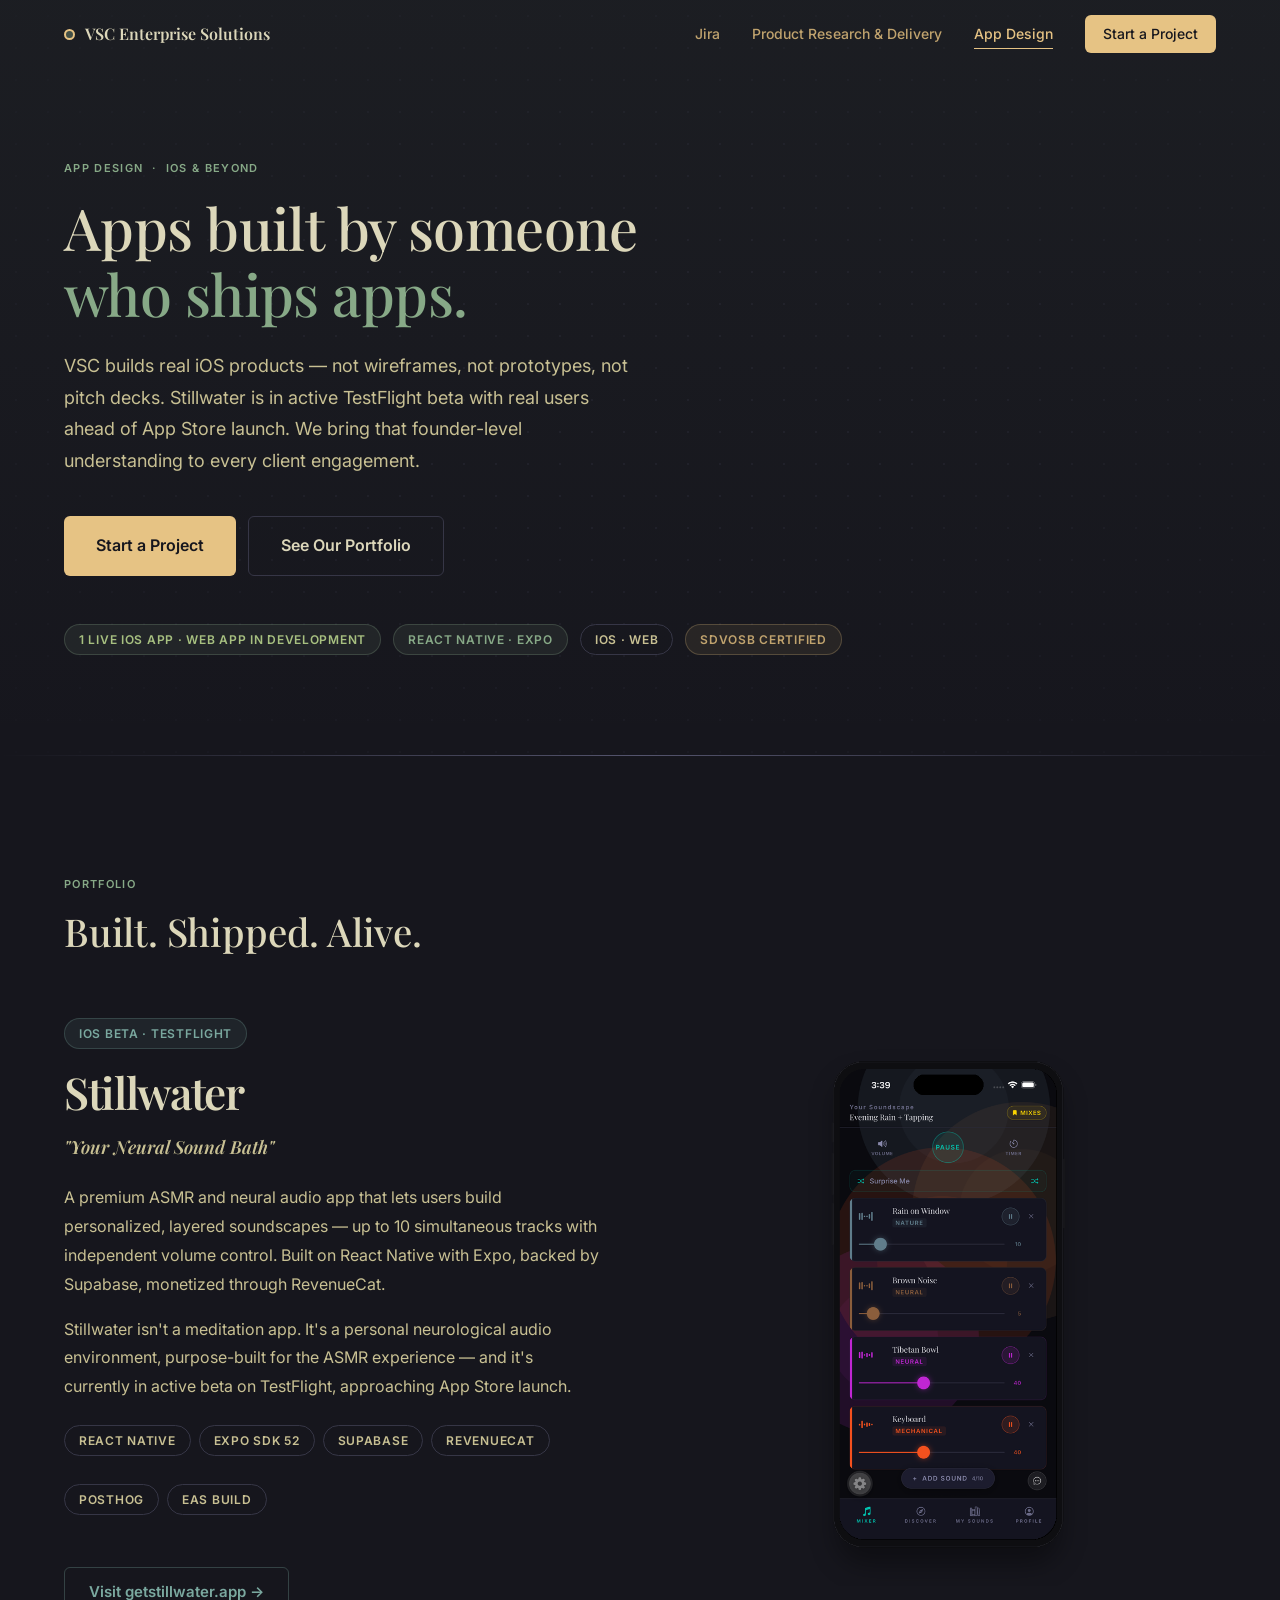
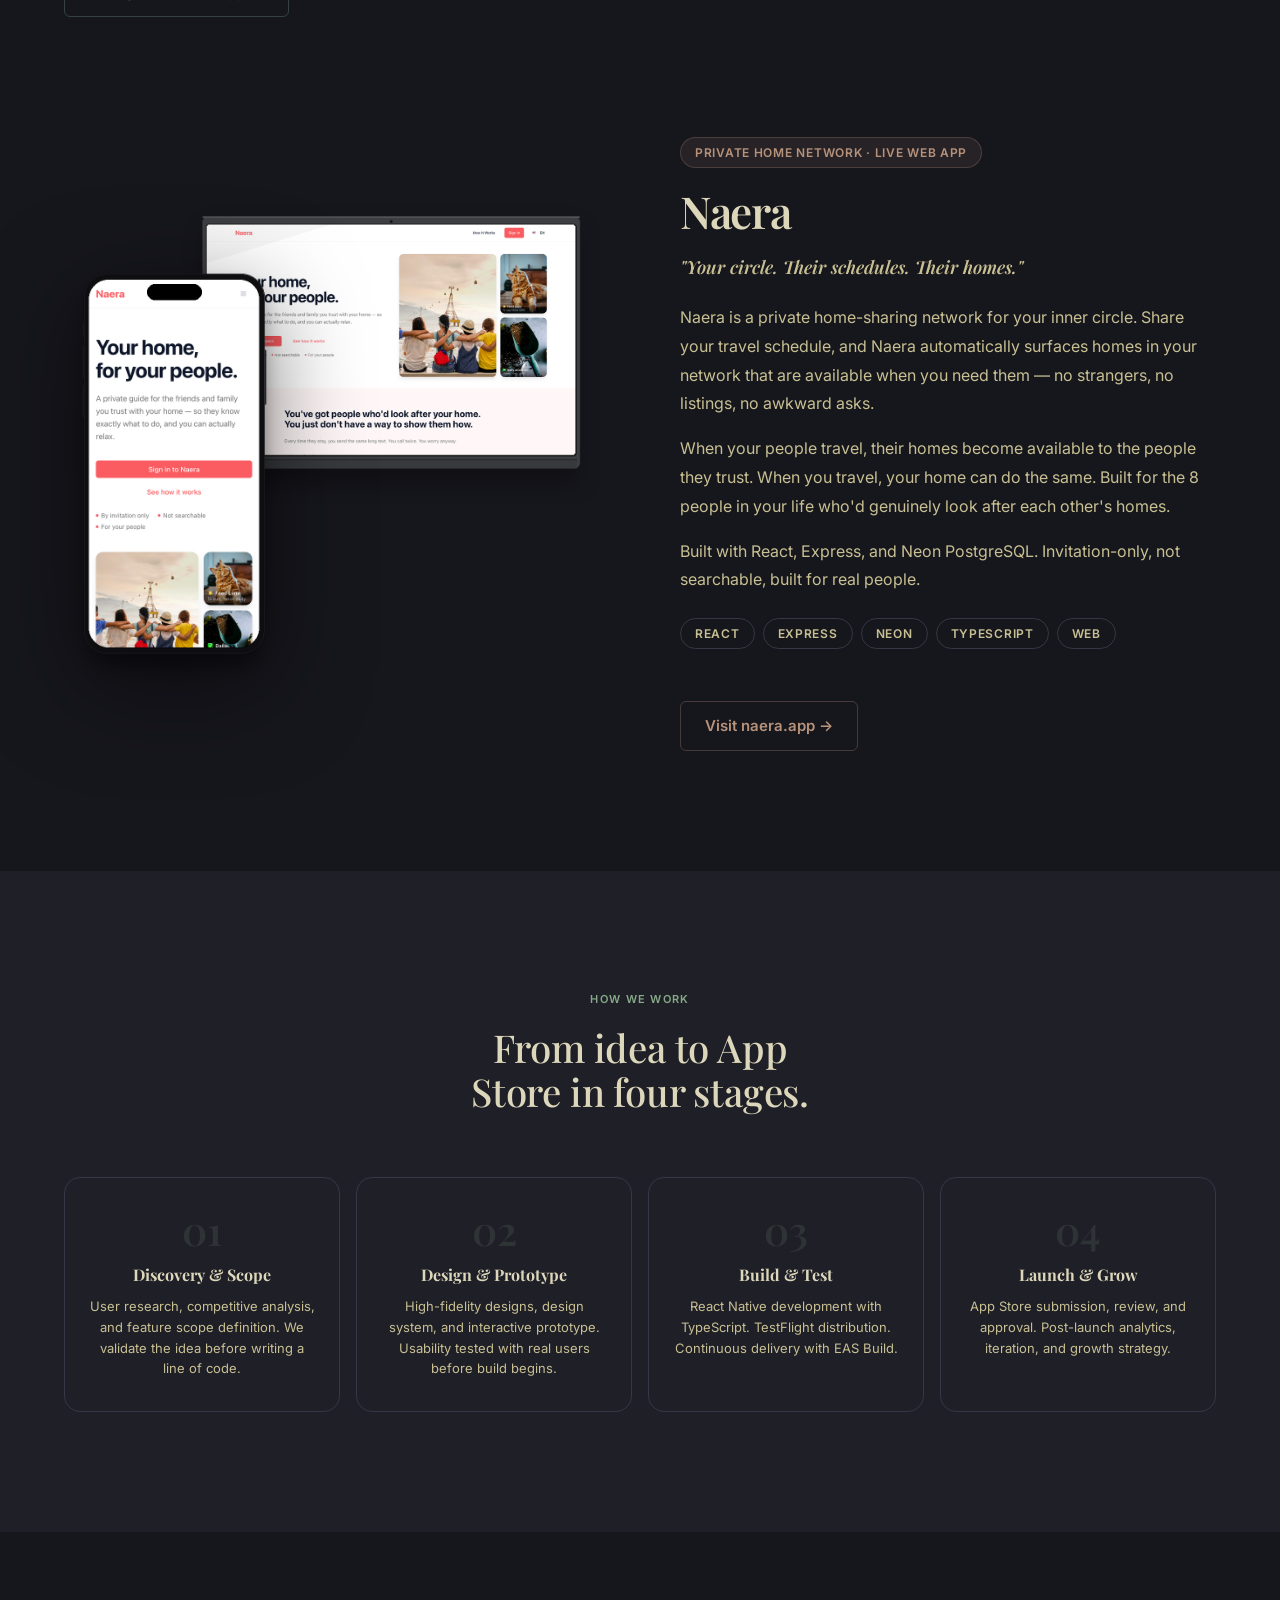
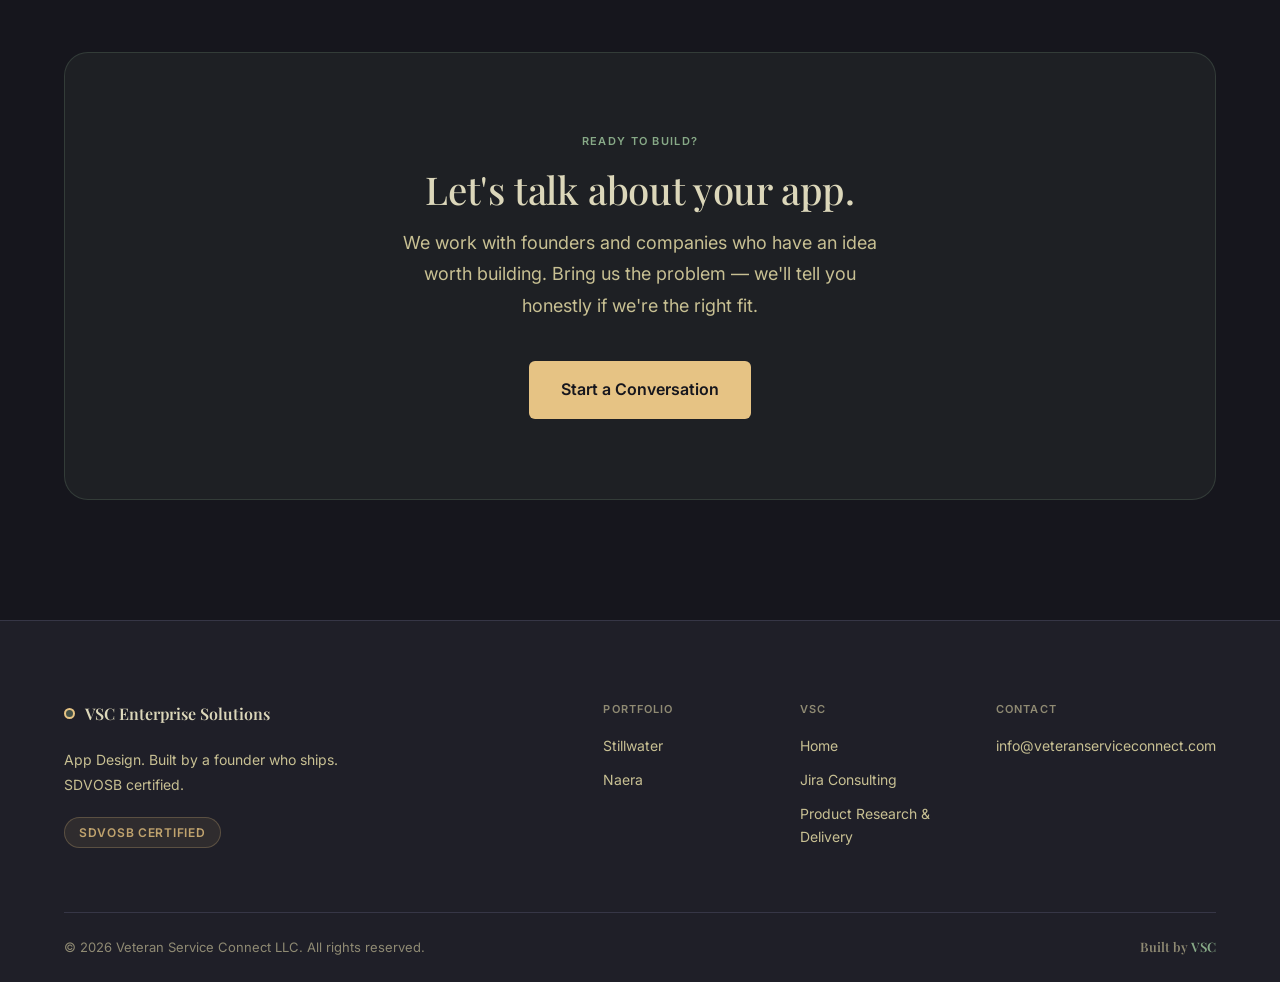
==== commit aeca619a: "VSC Ink redesign v1: Kanagawa-derived dark system - Add css/ink.css (VSC-INK v0.1.0 token file, sour" ====
--- a/apps.html
+++ b/apps.html
@@ -8,10 +8,10 @@
   <link rel="icon" type="image/svg+xml" href="/assets/favicon.svg" />
   <link rel="preconnect" href="https://fonts.googleapis.com" />
   <link rel="preconnect" href="https://fonts.gstatic.com" crossorigin />
-  <link href="https://fonts.googleapis.com/css2?family=Inter:wght@400;500;600;700&family=Sora:wght@400;600;700;800&display=swap" rel="stylesheet" />
+  <link href="https://fonts.googleapis.com/css2?family=Inter:wght@400;500;600;700&family=Playfair+Display:wght@500;600;700&family=JetBrains+Mono:wght@400;500&display=swap" rel="stylesheet" />
   <link rel="stylesheet" href="/css/styles.css" />
   <style>
-    .page-hero { background: linear-gradient(180deg, rgba(236,72,153,0.05) 0%, transparent 100%); }
+    .page-hero { background: linear-gradient(180deg, rgba(135,169,135,0.05) 0%, transparent 100%); }
 
     /* App showcase */
     .app-showcase {
@@ -27,7 +27,7 @@
     .app-info h2 {
       font-family: var(--font-display);
       font-size: clamp(30px, 3.5vw, 44px);
-      font-weight: 800;
+      font-weight: 600;
       letter-spacing: -0.03em;
       margin-bottom: 16px;
       line-height: 1.05;
@@ -74,12 +74,12 @@
       text-align: center;
       transition: border-color 0.2s, transform 0.2s;
     }
-    .process-card:hover { border-color: rgba(236,72,153,0.3); transform: translateY(-2px); }
+    .process-card:hover { border-color: rgba(135,169,135,0.3); transform: translateY(-2px); }
     .process-card-num {
       font-family: var(--font-display);
       font-size: 40px;
-      font-weight: 800;
-      color: rgba(236,72,153,0.15);
+      font-weight: 600;
+      color: rgba(135,169,135,0.15);
       margin-bottom: 12px;
       line-height: 1;
     }
@@ -130,7 +130,7 @@
   <header class="nav" id="nav">
     <div class="container nav-inner">
       <a href="/" class="nav-logo">
-        <img src="/assets/vsc-mark.png" alt="VSC" style="height:40px;width:auto;" /><span class="nav-logo-text">Veteran Service Connect</span>
+        <span class="coin" aria-hidden="true"></span><span class="nav-logo-text">VSC Enterprise Solutions</span>
         
       </a>
       <button class="nav-toggle" id="nav-toggle" aria-label="Toggle navigation">
@@ -152,20 +152,20 @@
       <div class="orb orb-3" style="opacity:0.6;bottom:auto;top:20%;left:auto;right:10%"></div>
       <div class="hero-dots" style="opacity:0.4"></div>
       <div class="container">
-        <p class="eyebrow reveal" style="color:#EC4899">App Design &nbsp;·&nbsp; iOS &amp; Beyond</p>
+        <p class="eyebrow reveal" style="color:var(--color-accent)">App Design &nbsp;·&nbsp; iOS &amp; Beyond</p>
         <h1 class="display-l reveal reveal-delay-1" style="max-width:800px;margin-top:16px;margin-bottom:24px;">
           Apps built by someone<br />
-          <span style="background:linear-gradient(135deg,#EC4899,#8B5CF6);-webkit-background-clip:text;-webkit-text-fill-color:transparent;background-clip:text;">who ships apps.</span>
+          <span style="color:var(--color-accent);">who ships apps.</span>
         </h1>
         <p class="body-l reveal reveal-delay-2" style="color:var(--text-2);max-width:580px;margin-bottom:40px;">
           VSC builds real iOS products — not wireframes, not prototypes, not pitch decks. Stillwater is in active TestFlight beta with real users ahead of App Store launch. We bring that founder-level understanding to every client engagement.
         </p>
         <div style="display:flex;gap:12px;flex-wrap:wrap;" class="reveal reveal-delay-3">
-          <a href="#contact" class="btn btn-gradient btn-lg" style="background:linear-gradient(135deg,#EC4899,#8B5CF6)">Start a Project</a>
+          <a href="#contact" class="btn btn-gradient btn-lg" style="background:var(--color-action-bg)">Start a Project</a>
           <a href="#portfolio" class="btn btn-ghost btn-lg">See Our Portfolio</a>
         </div>
         <div style="margin-top:48px;display:flex;gap:12px;flex-wrap:wrap;" class="reveal reveal-delay-4">
-          <span class="badge" style="background:rgba(236,72,153,0.1);border:1px solid rgba(236,72,153,0.25);color:#F9A8D4;">1 Live iOS App · Web App in Development</span>
+          <span class="badge" style="background:rgba(135,169,135,0.1);border:1px solid rgba(135,169,135,0.25);color:var(--color-sage-bright);">1 Live iOS App · Web App in Development</span>
           <span class="badge badge-indigo">React Native · Expo</span>
           <span class="badge badge-outline">iOS · Web</span>
           <span class="badge badge-gold">SDVOSB Certified</span>
@@ -179,14 +179,14 @@
     <section class="section" id="portfolio">
       <div class="container">
         <div class="section-header reveal">
-          <p class="eyebrow" style="color:#EC4899">Portfolio</p>
+          <p class="eyebrow" style="color:var(--color-accent)">Portfolio</p>
           <h2 class="headline">Built. Shipped. Alive.</h2>
         </div>
 
         <!-- STILLWATER -->
         <div class="app-showcase" style="margin-bottom:120px;">
           <div class="app-info reveal">
-            <span class="badge" style="background:rgba(0,229,204,0.1);border:1px solid rgba(0,229,204,0.25);color:#5EEAD4;margin-bottom:20px;display:inline-flex;">iOS Beta · TestFlight</span>
+            <span class="badge" style="background:rgba(122,168,159,0.1);border:1px solid rgba(122,168,159,0.25);color:var(--color-wave-aqua);margin-bottom:20px;display:inline-flex;">iOS Beta · TestFlight</span>
             <h2>Stillwater</h2>
             <p class="tagline">"Your Neural Sound Bath"</p>
             <p>A premium ASMR and neural audio app that lets users build personalized, layered soundscapes — up to 10 simultaneous tracks with independent volume control. Built on React Native with Expo, backed by Supabase, monetized through RevenueCat.</p>
@@ -200,7 +200,7 @@
               <span class="badge badge-outline">EAS Build</span>
             </div>
             <div style="margin-top:32px;">
-              <a href="https://getstillwater.app" target="_blank" rel="noopener" class="btn btn-ghost" style="border-color:rgba(0,229,204,0.3);color:#5EEAD4;">Visit getstillwater.app →</a>
+              <a href="https://getstillwater.app" target="_blank" rel="noopener" class="btn btn-ghost" style="border-color:rgba(122,168,159,0.3);color:var(--color-wave-aqua);">Visit getstillwater.app →</a>
             </div>
           </div>
           <div class="phone-mockup reveal reveal-delay-2">
@@ -211,7 +211,7 @@
         <!-- NAERA -->
         <div class="app-showcase reverse">
           <div class="app-info reveal">
-            <span class="badge" style="background:rgba(79,70,229,0.1);border:1px solid rgba(79,70,229,0.25);color:#818CF8;margin-bottom:20px;display:inline-flex;">Private Home Network · Live Web App</span>
+            <span class="badge" style="background:rgba(182,146,123,0.1);border:1px solid rgba(182,146,123,0.25);color:var(--color-terracotta);margin-bottom:20px;display:inline-flex;">Private Home Network · Live Web App</span>
             <h2>Naera</h2>
             <p class="tagline">"Your circle. Their schedules. Their homes."</p>
             <p>Naera is a private home-sharing network for your inner circle. Share your travel schedule, and Naera automatically surfaces homes in your network that are available when you need them — no strangers, no listings, no awkward asks.</p>
@@ -225,7 +225,7 @@
               <span class="badge badge-outline">Web</span>
             </div>
             <div style="margin-top:32px;">
-              <a href="https://naera.app" target="_blank" rel="noopener" class="btn btn-ghost" style="border-color:rgba(102,126,234,0.3);color:#A5B4FC;">Visit naera.app →</a>
+              <a href="https://naera.app" target="_blank" rel="noopener" class="btn btn-ghost" style="border-color:rgba(182,146,123,0.3);color:var(--color-terracotta);">Visit naera.app →</a>
             </div>
           </div>
           <div class="naera-device-stack reveal reveal-delay-2">
@@ -244,7 +244,7 @@
     <section class="section section-dark">
       <div class="container">
         <div class="section-header centered reveal">
-          <p class="eyebrow" style="color:#EC4899">How We Work</p>
+          <p class="eyebrow" style="color:var(--color-accent)">How We Work</p>
           <h2 class="headline">From idea to App Store in four stages.</h2>
         </div>
         <div class="process-cards reveal reveal-delay-1">
@@ -275,11 +275,11 @@
     <!-- CTA -->
     <section class="section" id="contact">
       <div class="container">
-        <div style="background:linear-gradient(135deg,rgba(236,72,153,0.08),rgba(139,92,246,0.06));border:1px solid rgba(236,72,153,0.2);border-radius:var(--r-xl);padding:80px;text-align:center;" class="reveal">
-          <p class="eyebrow" style="color:#EC4899;margin-bottom:16px;">Ready to Build?</p>
+        <div style="background:rgba(135,169,135,0.07);border:1px solid rgba(135,169,135,0.2);border-radius:var(--r-xl);padding:80px;text-align:center;" class="reveal">
+          <p class="eyebrow" style="color:var(--color-accent);margin-bottom:16px;">Ready to Build?</p>
           <h2 class="headline" style="margin-bottom:16px;">Let's talk about your app.</h2>
           <p class="body-l" style="color:var(--text-2);max-width:480px;margin:0 auto 40px;">We work with founders and companies who have an idea worth building. Bring us the problem — we'll tell you honestly if we're the right fit.</p>
-          <a href="mailto:info@veteranserviceconnect.com?subject=Mobile App Project" class="btn btn-gradient btn-lg" style="background:linear-gradient(135deg,#EC4899,#8B5CF6)">Start a Conversation</a>
+          <a href="mailto:info@veteranserviceconnect.com?subject=Mobile App Project" class="btn btn-gradient btn-lg" style="background:var(--color-action-bg)">Start a Conversation</a>
         </div>
       </div>
     </section>
@@ -290,7 +290,7 @@
     <div class="container">
       <div class="footer-inner">
         <div class="footer-brand">
-          <a href="/" class="nav-logo"><img src="/assets/vsc-mark.png" alt="VSC" style="height:40px;width:auto;" /><span class="nav-logo-text">Veteran Service Connect</span></a>
+          <a href="/" class="nav-logo"><span class="coin" aria-hidden="true"></span><span class="nav-logo-text">VSC Enterprise Solutions</span></a>
           <p>App Design. Built by a founder who ships. SDVOSB certified.</p>
           <span class="badge badge-gold">SDVOSB Certified</span>
         </div>
--- a/css/styles.css
+++ b/css/styles.css
@@ -1,39 +1,42 @@
 /* ================================================================
-   Veteran Service Connect — Design System 2026
-   Principal: Ive / Chesky / Schultz / Vogels / Karpathy
+   Veteran Service Connect — VSC Ink
+   Token source of truth: css/ink.css (VSC-INK v0.1.0)
    ================================================================ */
 
-@import url('https://fonts.googleapis.com/css2?family=Inter:wght@300;400;500;600;700&family=Sora:wght@400;600;700;800&display=swap');
-
-/* ----------------------------------------------------------------
-   DESIGN TOKENS
+@import url('ink.css');
+@import url('https://fonts.googleapis.com/css2?family=Inter:wght@300;400;500;600;700&family=Playfair+Display:wght@500;600;700&family=JetBrains+Mono:wght@400;500&display=swap');
+
+/* ----------------------------------------------------------------
+   LEGACY TOKEN MAP — existing rules resolve onto VSC-INK
    ---------------------------------------------------------------- */
 :root {
-  --bg:         #060609;
-  --bg-2:       #0A0A10;
-  --surface:    #0D0D16;
-  --surface-2:  #13131F;
-  --surface-3:  #18182A;
-
-  --border:       rgba(255,255,255,0.06);
-  --border-hover: rgba(99,102,241,0.35);
-  --border-glow:  rgba(99,102,241,0.6);
-
-  --a1: #6366F1;  /* indigo */
-  --a2: #8B5CF6;  /* violet */
-  --a3: #EC4899;  /* pink */
-  --gold: #F59E0B;
-  --green: #10B981;
-
-  --text:   #F1F5F9;
-  --text-2: #8891A8;
-  --text-3: #4A5168;
-
-  --grad-brand: linear-gradient(135deg, var(--a1) 0%, var(--a2) 50%, var(--a3) 100%);
-  --grad-subtle: linear-gradient(135deg, rgba(99,102,241,0.15), rgba(139,92,246,0.08));
-
-  --font-display: 'Sora', system-ui, sans-serif;
+  --bg:         var(--color-surface);
+  --bg-2:       var(--color-ink-1);
+  --surface:    var(--color-surface-raised);
+  --surface-2:  var(--color-ink-2);
+  --surface-3:  var(--color-ink-3);
+
+  --border:       var(--color-border);
+  --border-hover: var(--color-border-strong);
+  --border-glow:  var(--color-border-strong);
+
+  --a1: var(--color-accent);        /* was indigo — now sage (text/accent on ink only, LAW 1) */
+  --a2: var(--color-accent);        /* was violet */
+  --a3: var(--color-accent);        /* was pink */
+  --gold: var(--color-khaki);
+  --green: var(--color-ok);
+
+  --text:   var(--color-text-primary);
+  --text-2: var(--color-text-secondary);
+  --text-3: var(--color-label-quiet);
+
+  /* Gradients are retired: flat ink, one accent per context (LAW 3 keeps brass for actions) */
+  --grad-brand: var(--color-panel);
+  --grad-subtle: var(--color-ink-1);
+
+  --font-display: 'Playfair Display', Georgia, 'Times New Roman', serif;
   --font-body:    'Inter', system-ui, sans-serif;
+  --font-mono:    'JetBrains Mono', ui-monospace, 'SF Mono', monospace;
 
   --ease-spring: cubic-bezier(0.16, 1, 0.3, 1);
   --ease-out:    cubic-bezier(0.0, 0.0, 0.2, 1);
@@ -69,7 +72,14 @@
 a { color: inherit; text-decoration: none; }
 button { font-family: inherit; cursor: pointer; border: none; background: none; }
 input, textarea, select { font-family: inherit; }
-::selection { background: rgba(99,102,241,0.3); color: var(--text); }
+code, pre, kbd, samp { font-family: var(--font-mono); }
+::selection { background: rgba(135,169,135,0.3); color: var(--text); }
+
+/* Focus: brass, always visible (LAW 3 — focus is an action state) */
+:focus-visible {
+  outline: 2px solid var(--color-focus);
+  outline-offset: 2px;
+}
 
 /* ----------------------------------------------------------------
    LAYOUT
@@ -88,38 +98,42 @@
    ---------------------------------------------------------------- */
 .display-xl {
   font-family: var(--font-display);
-  font-size: clamp(56px, 8vw, 96px);
-  font-weight: 800;
-  line-height: 0.95;
-  letter-spacing: -0.04em;
+  font-size: clamp(52px, 7vw, 88px);
+  font-weight: 500;
+  line-height: 1.15;
+  letter-spacing: -0.01em;
+  text-wrap: balance;
 }
 .display-l {
   font-family: var(--font-display);
-  font-size: clamp(40px, 5vw, 64px);
-  font-weight: 700;
-  line-height: 1.0;
-  letter-spacing: -0.03em;
+  font-size: clamp(38px, 4.5vw, 60px);
+  font-weight: 500;
+  line-height: 1.15;
+  letter-spacing: -0.01em;
+  text-wrap: balance;
 }
 .headline {
   font-family: var(--font-display);
   font-size: clamp(28px, 3vw, 40px);
-  font-weight: 700;
-  line-height: 1.1;
-  letter-spacing: -0.02em;
+  font-weight: 500;
+  line-height: 1.15;
+  letter-spacing: -0.005em;
+  text-wrap: balance;
 }
 .headline-sm {
   font-family: var(--font-display);
   font-size: clamp(20px, 2.5vw, 28px);
   font-weight: 600;
   line-height: 1.2;
-  letter-spacing: -0.015em;
+  letter-spacing: 0;
+  text-wrap: balance;
 }
 .eyebrow {
   font-size: 11px;
   font-weight: 600;
   letter-spacing: 0.12em;
   text-transform: uppercase;
-  color: var(--a1);
+  color: var(--color-accent);
 }
 .body-l { font-size: 18px; line-height: 1.75; }
 .body { font-size: 16px; line-height: 1.7; }
@@ -127,19 +141,17 @@
 .caption { font-size: 12px; line-height: 1.5; }
 
 /* ----------------------------------------------------------------
-   GRADIENT TEXT
+   ACCENT TEXT (gradient text retired — flat sage on ink, LAW 1)
    ---------------------------------------------------------------- */
 .grad-text {
-  background: var(--grad-brand);
-  -webkit-background-clip: text;
-  -webkit-text-fill-color: transparent;
-  background-clip: text;
+  background: none;
+  -webkit-text-fill-color: currentColor;
+  color: var(--color-accent);
 }
 .grad-text-blue {
-  background: linear-gradient(135deg, #6366F1, #A5B4FC);
-  -webkit-background-clip: text;
-  -webkit-text-fill-color: transparent;
-  background-clip: text;
+  background: none;
+  -webkit-text-fill-color: currentColor;
+  color: var(--color-accent);
 }
 
 /* ----------------------------------------------------------------
@@ -166,32 +178,35 @@
 }
 .btn:hover::after { opacity: 1; }
 
+/* Primary action — brass ground + ink text (LAW 3) */
 .btn-primary {
   padding: 12px 24px;
   font-size: 15px;
-  background: var(--a1);
-  color: #fff;
-}
-.btn-primary::after { background: rgba(255,255,255,0.1); }
-.btn-primary:hover { transform: translateY(-1px); box-shadow: 0 8px 32px rgba(99,102,241,0.35); }
-
+  background: var(--color-action-bg);
+  color: var(--color-action-text);
+}
+.btn-primary::after { background: rgba(22,22,29,0.06); }
+.btn-primary:hover { transform: translateY(-1px); background: var(--color-action-bg-active); }
+
+/* Legacy .btn-gradient is now the same brass action (gradients retired) */
 .btn-gradient {
   padding: 13px 28px;
   font-size: 15px;
-  background: var(--grad-brand);
-  color: #fff;
+  background: var(--color-action-bg);
+  color: var(--color-action-text);
   border: none;
 }
-.btn-gradient:hover { transform: translateY(-2px); box-shadow: 0 12px 40px rgba(99,102,241,0.4); }
+.btn-gradient::after { background: rgba(22,22,29,0.06); }
+.btn-gradient:hover { transform: translateY(-1px); background: var(--color-action-bg-active); }
 
 .btn-ghost {
   padding: 12px 24px;
   font-size: 15px;
   color: var(--text);
   border: 1px solid var(--border);
-  background: rgba(255,255,255,0.02);
-}
-.btn-ghost:hover { border-color: var(--border-hover); background: rgba(99,102,241,0.08); }
+  background: transparent;
+}
+.btn-ghost:hover { border-color: var(--border-hover); background: rgba(135,169,135,0.08); }
 
 .btn-sm { padding: 8px 18px; font-size: 14px; }
 .btn-lg { padding: 16px 32px; font-size: 16px; }
@@ -221,19 +236,21 @@
   border-radius: var(--r-full);
 }
 .badge-indigo {
-  background: rgba(99,102,241,0.12);
-  border: 1px solid rgba(99,102,241,0.25);
-  color: #A5B4FC;
+  /* legacy name — renders sage on ink (LAW 1) */
+  background: rgba(135,169,135,0.10);
+  border: 1px solid rgba(135,169,135,0.25);
+  color: var(--color-sage);
 }
 .badge-gold {
-  background: rgba(245,158,11,0.1);
-  border: 1px solid rgba(245,158,11,0.25);
-  color: #FCD34D;
+  /* khaki, not brass — brass is reserved for actions (LAW 3) */
+  background: rgba(192,163,110,0.10);
+  border: 1px solid rgba(192,163,110,0.30);
+  color: var(--color-khaki);
 }
 .badge-green {
-  background: rgba(16,185,129,0.1);
-  border: 1px solid rgba(16,185,129,0.25);
-  color: #6EE7B7;
+  background: rgba(152,187,108,0.10);
+  border: 1px solid rgba(152,187,108,0.25);
+  color: var(--color-ok);
 }
 .badge-outline {
   background: transparent;
@@ -252,7 +269,7 @@
   transition: background 0.3s, border-color 0.3s, backdrop-filter 0.3s;
 }
 .nav.scrolled {
-  background: rgba(6,6,9,0.85);
+  background: rgba(22,22,29,0.88);
   border-bottom: 1px solid var(--border);
   backdrop-filter: blur(20px);
   -webkit-backdrop-filter: blur(20px);
@@ -272,23 +289,33 @@
 .nav-logo-mark {
   width: 32px;
   height: 32px;
-  background: var(--grad-brand);
+  background: var(--color-panel);
   border-radius: 8px;
   display: flex;
   align-items: center;
   justify-content: center;
   font-family: var(--font-display);
-  font-weight: 800;
+  font-weight: 700;
   font-size: 14px;
-  color: #fff;
+  color: var(--color-paper);
   letter-spacing: -0.02em;
 }
+/* Coin — forest core, 2px brass ring. 11px total (LAW 6: ≤11px; LAW 7: family surfaces only) */
+.coin {
+  width: 11px;
+  height: 11px;
+  min-width: 11px;
+  border-radius: 50%;
+  background: var(--color-forest);
+  border: 2px solid var(--color-brass);
+  display: inline-block;
+}
 .nav-logo-text {
   font-family: var(--font-display);
-  font-weight: 700;
-  font-size: 15px;
+  font-weight: 600;
+  font-size: 16px;
   color: var(--text);
-  letter-spacing: -0.01em;
+  letter-spacing: 0;
 }
 .nav-links {
   display: flex;
@@ -298,19 +325,22 @@
 .nav-links a {
   font-size: 14px;
   font-weight: 500;
-  color: var(--text-2);
+  color: var(--color-khaki);
   transition: color 0.2s;
   position: relative;
 }
-.nav-links a:hover { color: var(--text); }
-.nav-links a.active { color: var(--text); }
+.nav-links a:hover { color: var(--color-brass); }
+.nav-links a.active { color: var(--color-brass); }
+/* Brass CTA button in the nav keeps ink text (LAW 3), not khaki link color */
+.nav-links a.btn-primary,
+.nav-links a.btn-primary:hover { color: var(--color-action-text); }
 .nav-links a.active::after {
   content: '';
   position: absolute;
   bottom: -4px;
   left: 0; right: 0;
   height: 1px;
-  background: var(--a1);
+  background: var(--color-brass);
 }
 .nav-toggle {
   display: none;
@@ -366,19 +396,17 @@
 .card:hover {
   border-color: var(--border-hover);
   transform: translateY(-3px);
-  box-shadow: 0 16px 48px rgba(0,0,0,0.4), 0 0 0 1px rgba(99,102,241,0.1);
+  box-shadow: 0 16px 48px rgba(0,0,0,0.4);
 }
 .card-glass {
-  background: rgba(255,255,255,0.025);
-  backdrop-filter: blur(20px);
-  -webkit-backdrop-filter: blur(20px);
+  background: var(--color-surface-raised);
   border: 1px solid var(--border);
   border-radius: var(--r-lg);
 }
 .card-gradient-border {
-  background: linear-gradient(var(--surface), var(--surface)) padding-box,
-              var(--grad-brand) border-box;
-  border: 1px solid transparent;
+  /* legacy name — flat strong border, gradients retired */
+  background: var(--surface);
+  border: 1px solid var(--color-border-strong);
   border-radius: var(--r-lg);
 }
 
@@ -392,9 +420,9 @@
   display: flex;
   align-items: center;
   justify-content: center;
-  color: var(--a1);
-  background: rgba(99,102,241,0.1);
-  border: 1px solid rgba(99,102,241,0.2);
+  color: var(--color-accent);
+  background: rgba(135,169,135,0.10);
+  border: 1px solid rgba(135,169,135,0.20);
   flex-shrink: 0;
 }
 .icon-box svg { width: 22px; height: 22px; }
@@ -411,52 +439,26 @@
   overflow: hidden;
 }
 
-/* Dot grid background */
+/* Dot grid background — quiet ink texture */
 .hero-dots {
   position: absolute;
   inset: 0;
-  background-image: radial-gradient(circle, rgba(99,102,241,0.18) 1px, transparent 1px);
+  background-image: radial-gradient(circle, rgba(84,84,109,0.35) 1px, transparent 1px);
   background-size: 32px 32px;
   pointer-events: none;
   mask-image: radial-gradient(ellipse 80% 80% at 50% 50%, black 30%, transparent 100%);
   -webkit-mask-image: radial-gradient(ellipse 80% 80% at 50% 50%, black 30%, transparent 100%);
 }
 
-/* Ambient glow orbs */
-.orb {
-  position: absolute;
-  border-radius: 50%;
-  filter: blur(80px);
-  pointer-events: none;
-  animation: orb-drift 10s ease-in-out infinite alternate;
-}
-.orb-1 {
-  width: 600px;
-  height: 400px;
-  background: rgba(99,102,241,0.18);
-  top: -10%;
-  left: 20%;
-}
-.orb-2 {
-  width: 400px;
-  height: 400px;
-  background: rgba(139,92,246,0.12);
-  top: 20%;
-  right: 5%;
-  animation-delay: -5s;
-}
-.orb-3 {
-  width: 300px;
-  height: 300px;
-  background: rgba(236,72,153,0.08);
-  bottom: 10%;
-  left: 10%;
-  animation-delay: -3s;
-}
-
-@keyframes orb-drift {
-  from { transform: translate(0, 0) scale(1); }
-  to   { transform: translate(30px, -20px) scale(1.05); }
+/* Glow orbs retired — the system is flat ink */
+.orb { display: none; }
+
+/* Ribbon rail — service-derived insignia (LAW 6: ≤6px tall, narrower than a wordmark) */
+.ribbon-rail {
+  width: 52px;
+  height: 6px;
+  border-radius: 1.5px;
+  background: linear-gradient(90deg, #425047 0 30%, #76946A 30% 55%, #E6C384 55% 70%, #C0A36E 70% 100%);
 }
 
 /* ----------------------------------------------------------------
@@ -487,7 +489,7 @@
 }
 .glow-line {
   height: 1px;
-  background: linear-gradient(90deg, transparent, rgba(99,102,241,0.5), rgba(139,92,246,0.5), transparent);
+  background: linear-gradient(90deg, transparent, var(--color-border-strong), transparent);
 }
 
 /* ----------------------------------------------------------------
@@ -546,7 +548,7 @@
   left: calc(50% / 5);
   right: calc(50% / 5);
   height: 1px;
-  background: linear-gradient(90deg, transparent, var(--border), var(--a1), var(--a2), var(--border), transparent);
+  background: linear-gradient(90deg, transparent, var(--color-border-strong), transparent);
 }
 .process-step {
   padding: 32px 24px;
@@ -565,7 +567,7 @@
   font-family: var(--font-display);
   font-weight: 700;
   font-size: 16px;
-  color: var(--a1);
+  color: var(--color-accent);
   margin: 0 auto calc(var(--space) * 3);
   position: relative;
   z-index: 1;
@@ -602,7 +604,7 @@
   width: 6px;
   height: 6px;
   border-radius: 50%;
-  background: var(--a1);
+  background: var(--color-accent);
 }
 
 /* ----------------------------------------------------------------
@@ -634,12 +636,12 @@
 .form-group input:focus,
 .form-group select:focus,
 .form-group textarea:focus {
-  border-color: var(--a1);
-  box-shadow: 0 0 0 3px rgba(99,102,241,0.1);
+  border-color: var(--color-focus);
+  box-shadow: 0 0 0 3px rgba(230,195,132,0.12);
 }
 .form-group select {
   appearance: none;
-  background-image: url("data:image/svg+xml,%3Csvg xmlns='http://www.w3.org/2000/svg' width='16' height='16' fill='none' viewBox='0 0 24 24'%3E%3Cpath d='M6 9l6 6 6-6' stroke='%234A5168' stroke-width='1.5' stroke-linecap='round' stroke-linejoin='round'/%3E%3C/svg%3E");
+  background-image: url("data:image/svg+xml,%3Csvg xmlns='http://www.w3.org/2000/svg' width='16' height='16' fill='none' viewBox='0 0 24 24'%3E%3Cpath d='M6 9l6 6 6-6' stroke='%238F8A73' stroke-width='1.5' stroke-linecap='round' stroke-linejoin='round'/%3E%3C/svg%3E");
   background-repeat: no-repeat;
   background-position: right 14px center;
   cursor: pointer;
@@ -704,7 +706,52 @@
   font-family: var(--font-display);
   font-weight: 600;
 }
-.footer-built span { color: var(--a1); }
+.footer-built span { color: var(--color-accent); }
+
+/* ----------------------------------------------------------------
+   FOOTER FAMILY STRIP — parent + ventures (LAW 7: coin lives here)
+   ---------------------------------------------------------------- */
+.family-strip {
+  border-top: 1px solid var(--border);
+  padding: 24px 0;
+  display: flex;
+  align-items: center;
+  gap: 12px 32px;
+  flex-wrap: wrap;
+}
+.family-strip-brand {
+  display: inline-flex;
+  align-items: center;
+  gap: 10px;
+  font-size: 13px;
+  font-weight: 600;
+  color: var(--text-2);
+}
+.family-link {
+  display: inline-flex;
+  align-items: center;
+  gap: 8px;
+  font-size: 13px;
+  color: var(--text-2);
+  transition: color 0.2s;
+}
+.family-link:hover { color: var(--text); }
+.family-link strong { font-weight: 600; color: var(--text); }
+.venture-dot {
+  width: 10px;
+  height: 10px;
+  min-width: 10px;
+  border-radius: 50%;
+  display: inline-block;
+}
+.venture-dot--stillwater { background: var(--color-wave-aqua); }
+.venture-dot--naera { background: var(--color-terracotta); }
+.family-strip-cert {
+  font-size: 12px;
+  color: var(--color-label-quiet);
+  width: 100%;
+  margin-top: 4px;
+}
 
 /* ----------------------------------------------------------------
    PAGE-SPECIFIC — SUB-PAGE HERO
@@ -716,11 +763,108 @@
 }
 .page-hero .eyebrow { margin-bottom: 16px; }
 
-/* Service tag colors */
-[data-page="jira"] .page-accent { color: #6366F1; }
-[data-page="businessconsulting"] .page-accent { color: #8B5CF6; }
-[data-page="mobileappdesign"] .page-accent { color: #EC4899; }
-[data-page="productivity"] .page-accent { color: #10B981; }
+/* Service tag colors — one accent per context: consulting pages read sage */
+[data-page="jira"] .page-accent { color: var(--color-accent); }
+[data-page="businessconsulting"] .page-accent { color: var(--color-accent); }
+[data-page="mobileappdesign"] .page-accent { color: var(--color-accent); }
+[data-page="productivity"] .page-accent { color: var(--color-accent); }
+
+/* ----------------------------------------------------------------
+   ROUTING DOORS (homepage, after hero)
+   ---------------------------------------------------------------- */
+.doors {
+  display: grid;
+  grid-template-columns: repeat(3, 1fr);
+  gap: 16px;
+}
+.door-card {
+  display: flex;
+  flex-direction: column;
+  gap: 10px;
+  background: var(--color-surface-raised);
+  border: 1px solid var(--border);
+  border-radius: var(--radius-lg);
+  padding: 28px;
+  transition: border-color 0.25s, transform 0.25s var(--ease-spring);
+}
+.door-card:hover {
+  border-color: var(--border-hover);
+  transform: translateY(-2px);
+}
+.door-card .door-label {
+  display: inline-flex;
+  align-items: center;
+  gap: 8px;
+  font-size: 11px;
+  font-weight: 600;
+  letter-spacing: 0.1em;
+  text-transform: uppercase;
+  color: var(--color-label-quiet);
+}
+.door-card h3 {
+  font-family: var(--font-display);
+  font-size: 20px;
+  font-weight: 600;
+  line-height: 1.25;
+  color: var(--text);
+}
+.door-card p {
+  font-size: 14px;
+  color: var(--text-2);
+  line-height: 1.6;
+}
+.door-card .door-arrow {
+  margin-top: auto;
+  padding-top: 8px;
+  font-size: 14px;
+  font-weight: 600;
+  color: var(--color-accent);
+}
+@media (max-width: 900px) {
+  .doors { grid-template-columns: 1fr; }
+}
+
+/* ----------------------------------------------------------------
+   VETERAN-OWNED PANEL — forest ground (LAW 2: fujiWhite or brass
+   text only; never sage text here)
+   ---------------------------------------------------------------- */
+.veteran-panel {
+  background: var(--color-panel);
+  border: 1px solid var(--color-forest-deep);
+  border-radius: var(--radius-lg);
+  padding: 48px;
+  max-width: 860px;
+}
+.veteran-panel .panel-label {
+  display: inline-flex;
+  align-items: center;
+  gap: 10px;
+  font-size: 11px;
+  font-weight: 600;
+  letter-spacing: 0.12em;
+  text-transform: uppercase;
+  color: var(--color-brass);
+  margin-bottom: 16px;
+}
+.veteran-panel h2 {
+  font-family: var(--font-display);
+  font-size: clamp(24px, 2.5vw, 32px);
+  font-weight: 500;
+  line-height: 1.15;
+  text-wrap: balance;
+  color: var(--color-paper);
+  margin-bottom: 16px;
+}
+.veteran-panel p {
+  font-size: 16px;
+  line-height: 1.7;
+  color: var(--color-paper);
+  max-width: 640px;
+  margin-bottom: 28px;
+}
+@media (max-width: 768px) {
+  .veteran-panel { padding: 32px 24px; }
+}
 
 /* ----------------------------------------------------------------
    PRODUCT SHOWCASE
@@ -746,9 +890,9 @@
   height: 10px;
   border-radius: 50%;
 }
-.product-frame-dot:nth-child(1) { background: #FF5F57; }
-.product-frame-dot:nth-child(2) { background: #FEBC2E; }
-.product-frame-dot:nth-child(3) { background: #28C840; }
+.product-frame-dot:nth-child(1) { background: var(--color-ink-4); }
+.product-frame-dot:nth-child(2) { background: var(--color-ink-4); }
+.product-frame-dot:nth-child(3) { background: var(--color-ink-4); }
 .product-frame-content {
   padding: 24px;
   min-height: 200px;
@@ -771,9 +915,9 @@
   height: 18px;
   min-width: 18px;
   border-radius: 50%;
-  background: rgba(99,102,241,0.15);
-  border: 1px solid rgba(99,102,241,0.3);
-  background-image: url("data:image/svg+xml,%3Csvg xmlns='http://www.w3.org/2000/svg' width='10' height='10' fill='none' viewBox='0 0 24 24'%3E%3Cpath d='M5 13l4 4L19 7' stroke='%236366F1' stroke-width='2.5' stroke-linecap='round' stroke-linejoin='round'/%3E%3C/svg%3E");
+  background: rgba(135,169,135,0.15);
+  border: 1px solid rgba(135,169,135,0.30);
+  background-image: url("data:image/svg+xml,%3Csvg xmlns='http://www.w3.org/2000/svg' width='10' height='10' fill='none' viewBox='0 0 24 24'%3E%3Cpath d='M5 13l4 4L19 7' stroke='%2387A987' stroke-width='2.5' stroke-linecap='round' stroke-linejoin='round'/%3E%3C/svg%3E");
   background-repeat: no-repeat;
   background-position: center;
   margin-top: 2px;
@@ -795,7 +939,7 @@
     display: none;
     position: fixed;
     top: 68px; left: 0; right: 0;
-    background: rgba(6,6,9,0.97);
+    background: rgba(22,22,29,0.97);
     backdrop-filter: blur(20px);
     border-bottom: 1px solid var(--border);
     flex-direction: column;
@@ -818,3 +962,16 @@
   .hero-cta-group { flex-direction: column; }
   .footer-links-grid { grid-template-columns: 1fr; }
 }
+
+/* ----------------------------------------------------------------
+   REDUCED MOTION
+   ---------------------------------------------------------------- */
+@media (prefers-reduced-motion: reduce) {
+  html { scroll-behavior: auto; }
+  *, *::before, *::after {
+    animation-duration: 0.01ms !important;
+    animation-iteration-count: 1 !important;
+    transition-duration: 0.01ms !important;
+  }
+  .reveal { opacity: 1; transform: none; }
+}
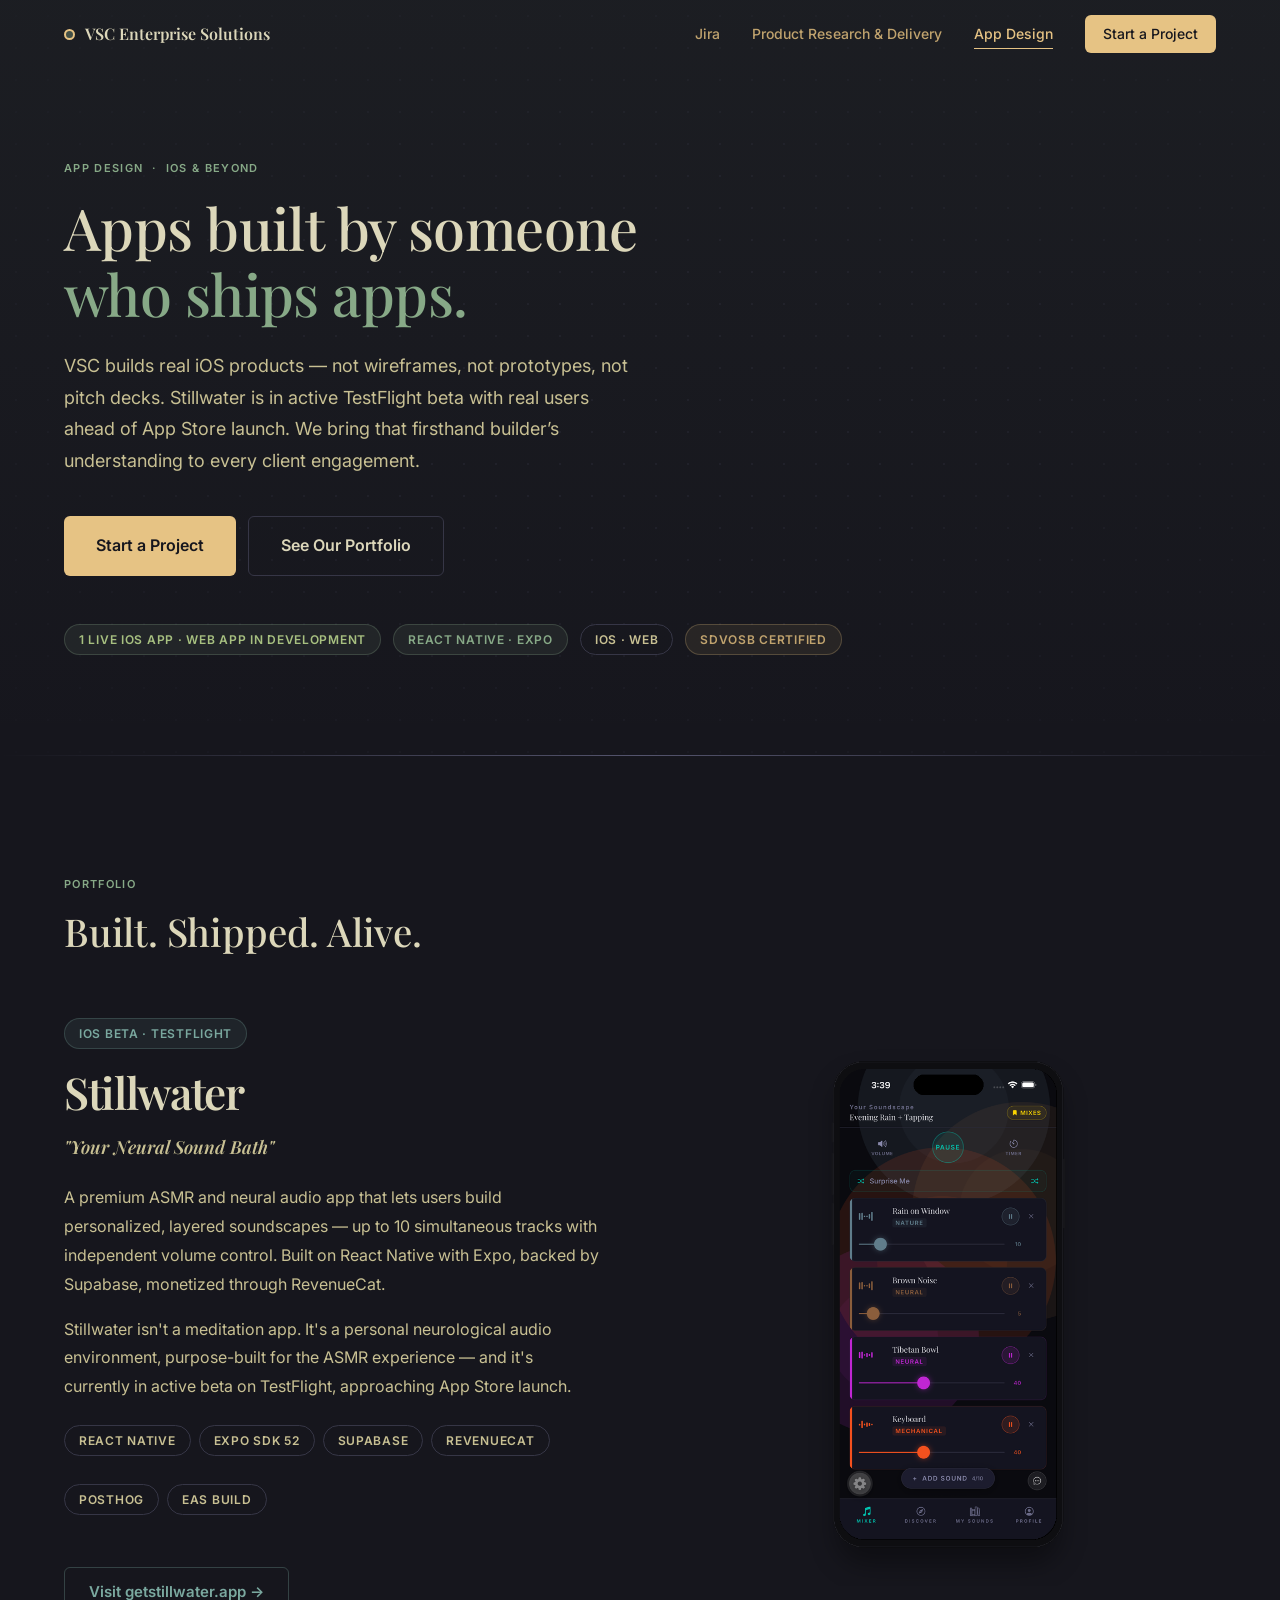
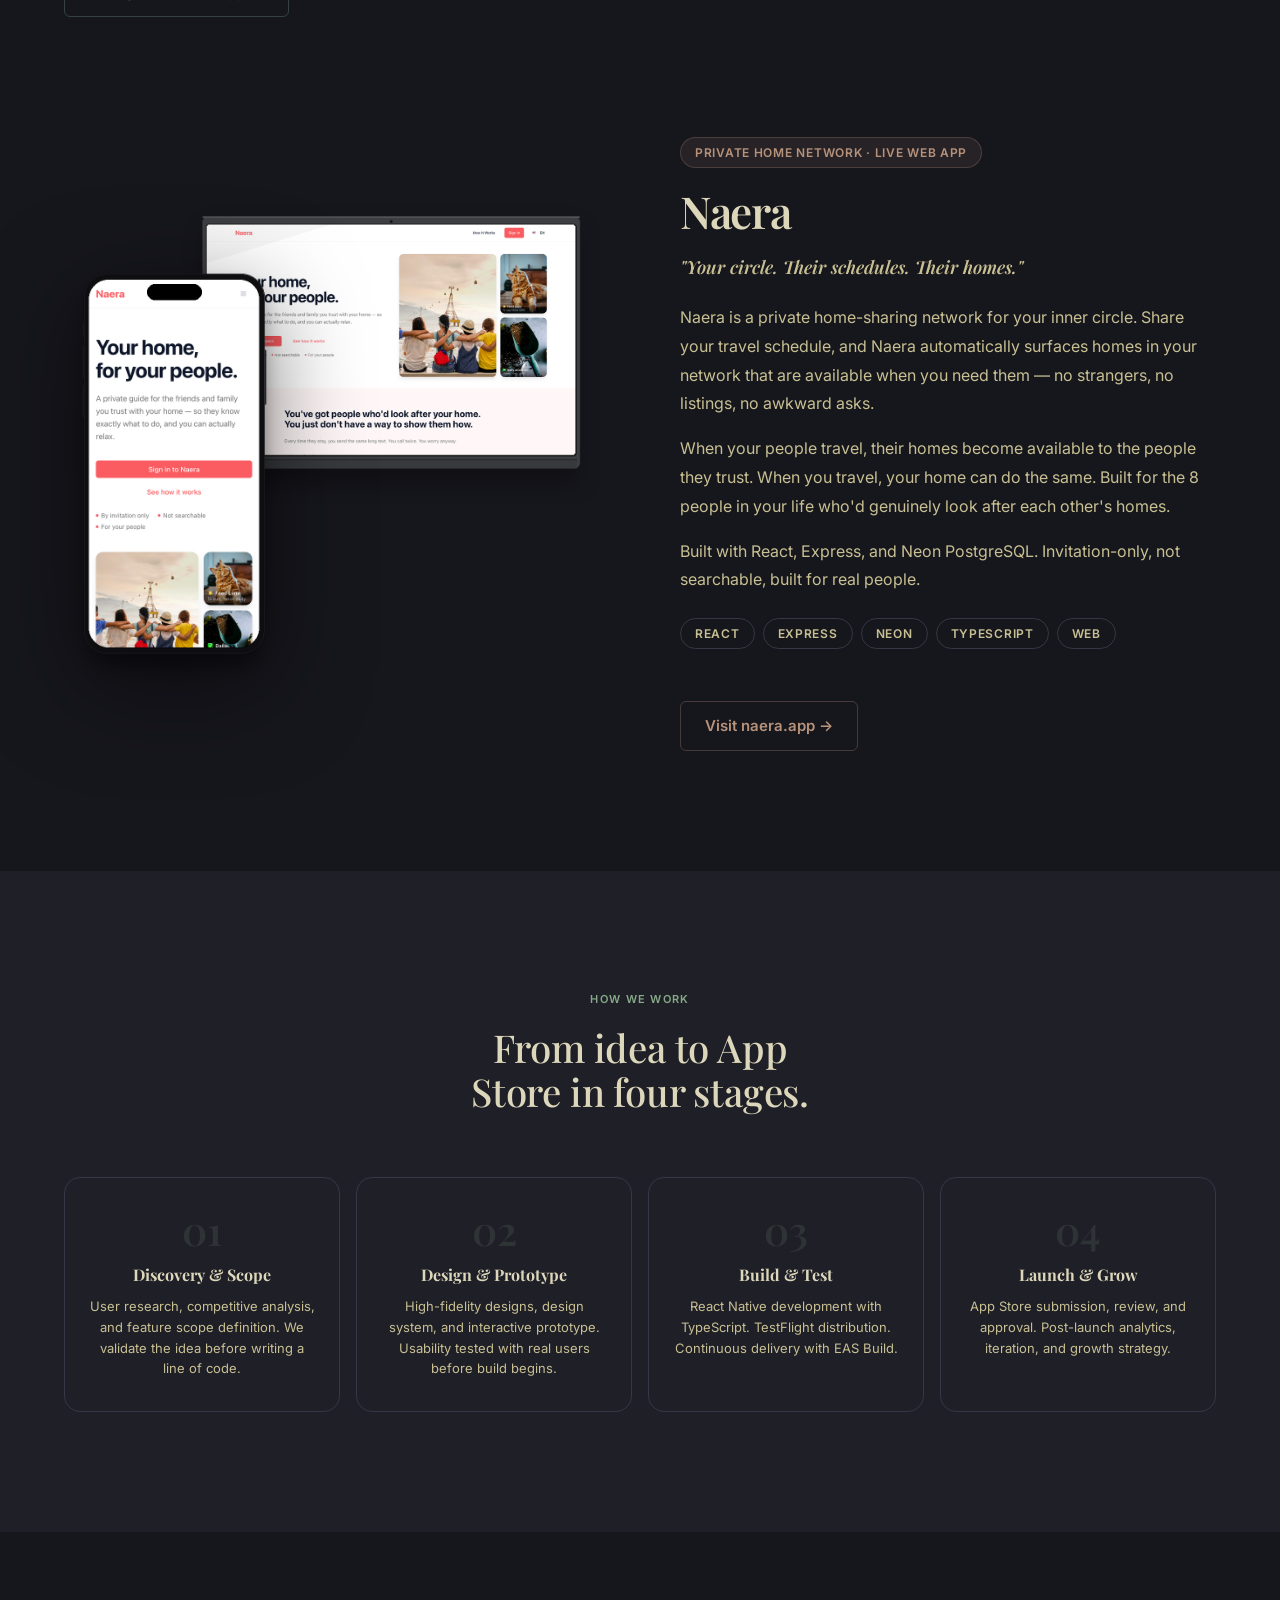
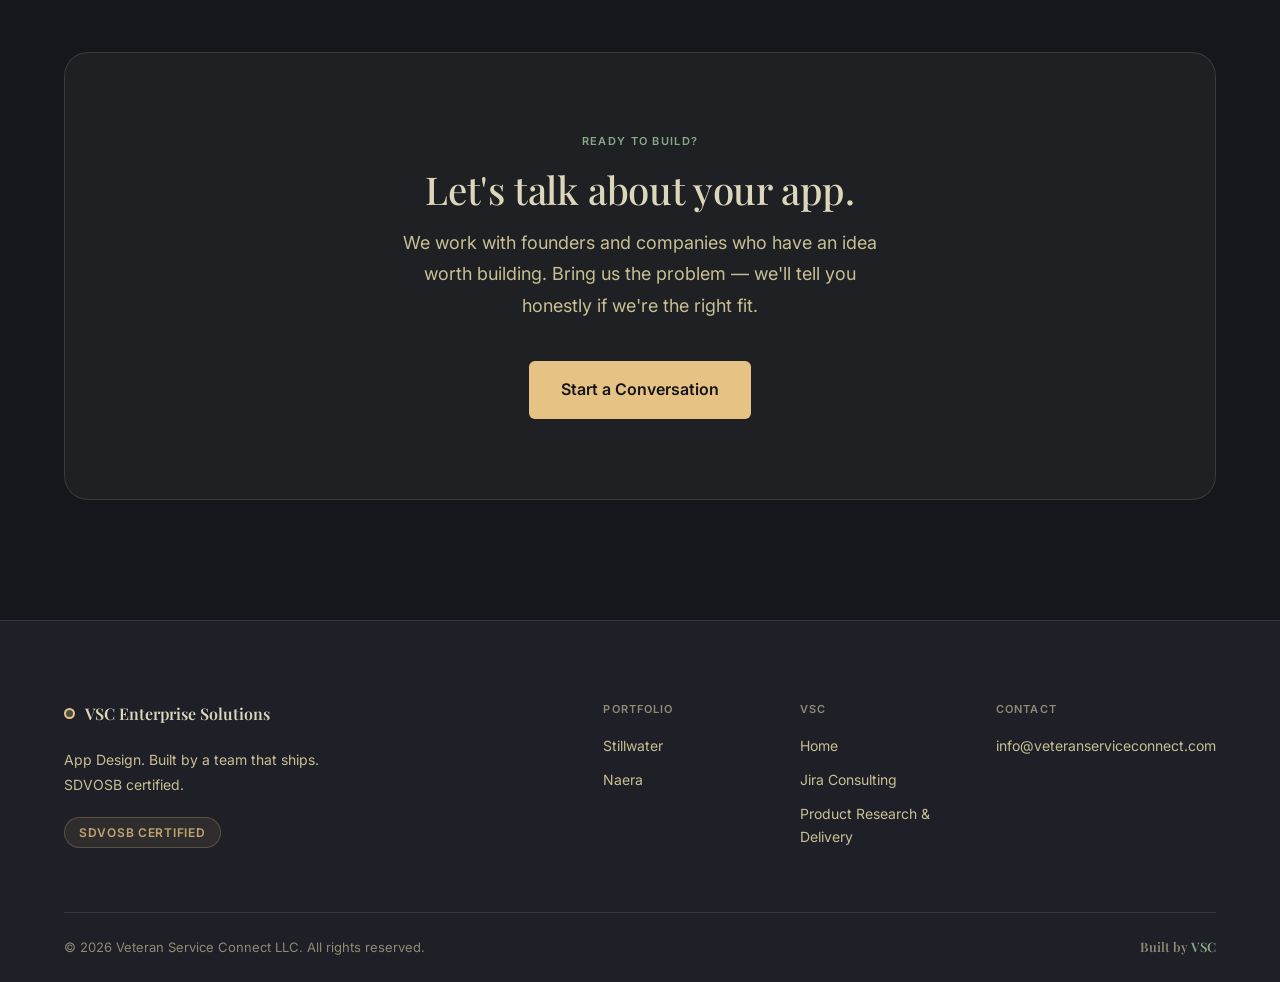
==== commit a030dbad: "copy: broaden from founder-led to team framing; 'military' over branch-specific - Team section repla" ====
--- a/apps.html
+++ b/apps.html
@@ -3,13 +3,13 @@
 <head>
   <meta charset="UTF-8" />
   <meta name="viewport" content="width=device-width, initial-scale=1.0" />
-  <meta name="description" content="VSC App Design — Stillwater ASMR, Naera property management. From concept to App Store, built by a founder who's done it." />
+  <meta name="description" content="VSC App Design — Stillwater ASMR, Naera property management. From concept to App Store, built by a team that's done it." />
   <title>App Design — Veteran Service Connect</title>
   <link rel="icon" type="image/svg+xml" href="/assets/favicon.svg" />
   <link rel="preconnect" href="https://fonts.googleapis.com" />
   <link rel="preconnect" href="https://fonts.gstatic.com" crossorigin />
   <link href="https://fonts.googleapis.com/css2?family=Inter:wght@400;500;600;700&family=Playfair+Display:wght@500;600;700&family=JetBrains+Mono:wght@400;500&display=swap" rel="stylesheet" />
-  <link rel="stylesheet" href="/css/styles.css" />
+  <link rel="stylesheet" href="/css/styles.css?v=ink-1" />
   <style>
     .page-hero { background: linear-gradient(180deg, rgba(135,169,135,0.05) 0%, transparent 100%); }
 
@@ -158,7 +158,7 @@
           <span style="color:var(--color-accent);">who ships apps.</span>
         </h1>
         <p class="body-l reveal reveal-delay-2" style="color:var(--text-2);max-width:580px;margin-bottom:40px;">
-          VSC builds real iOS products — not wireframes, not prototypes, not pitch decks. Stillwater is in active TestFlight beta with real users ahead of App Store launch. We bring that founder-level understanding to every client engagement.
+          VSC builds real iOS products — not wireframes, not prototypes, not pitch decks. Stillwater is in active TestFlight beta with real users ahead of App Store launch. We bring that firsthand builder’s understanding to every client engagement.
         </p>
         <div style="display:flex;gap:12px;flex-wrap:wrap;" class="reveal reveal-delay-3">
           <a href="#contact" class="btn btn-gradient btn-lg" style="background:var(--color-action-bg)">Start a Project</a>
@@ -291,7 +291,7 @@
       <div class="footer-inner">
         <div class="footer-brand">
           <a href="/" class="nav-logo"><span class="coin" aria-hidden="true"></span><span class="nav-logo-text">VSC Enterprise Solutions</span></a>
-          <p>App Design. Built by a founder who ships. SDVOSB certified.</p>
+          <p>App Design. Built by a team that ships. SDVOSB certified.</p>
           <span class="badge badge-gold">SDVOSB Certified</span>
         </div>
         <div class="footer-links-grid">
@@ -320,6 +320,6 @@
     </div>
   </footer>
 
-  <script src="/js/main.js"></script>
+  <script src="/js/main.js?v=ink-1"></script>
 </body>
 </html>
